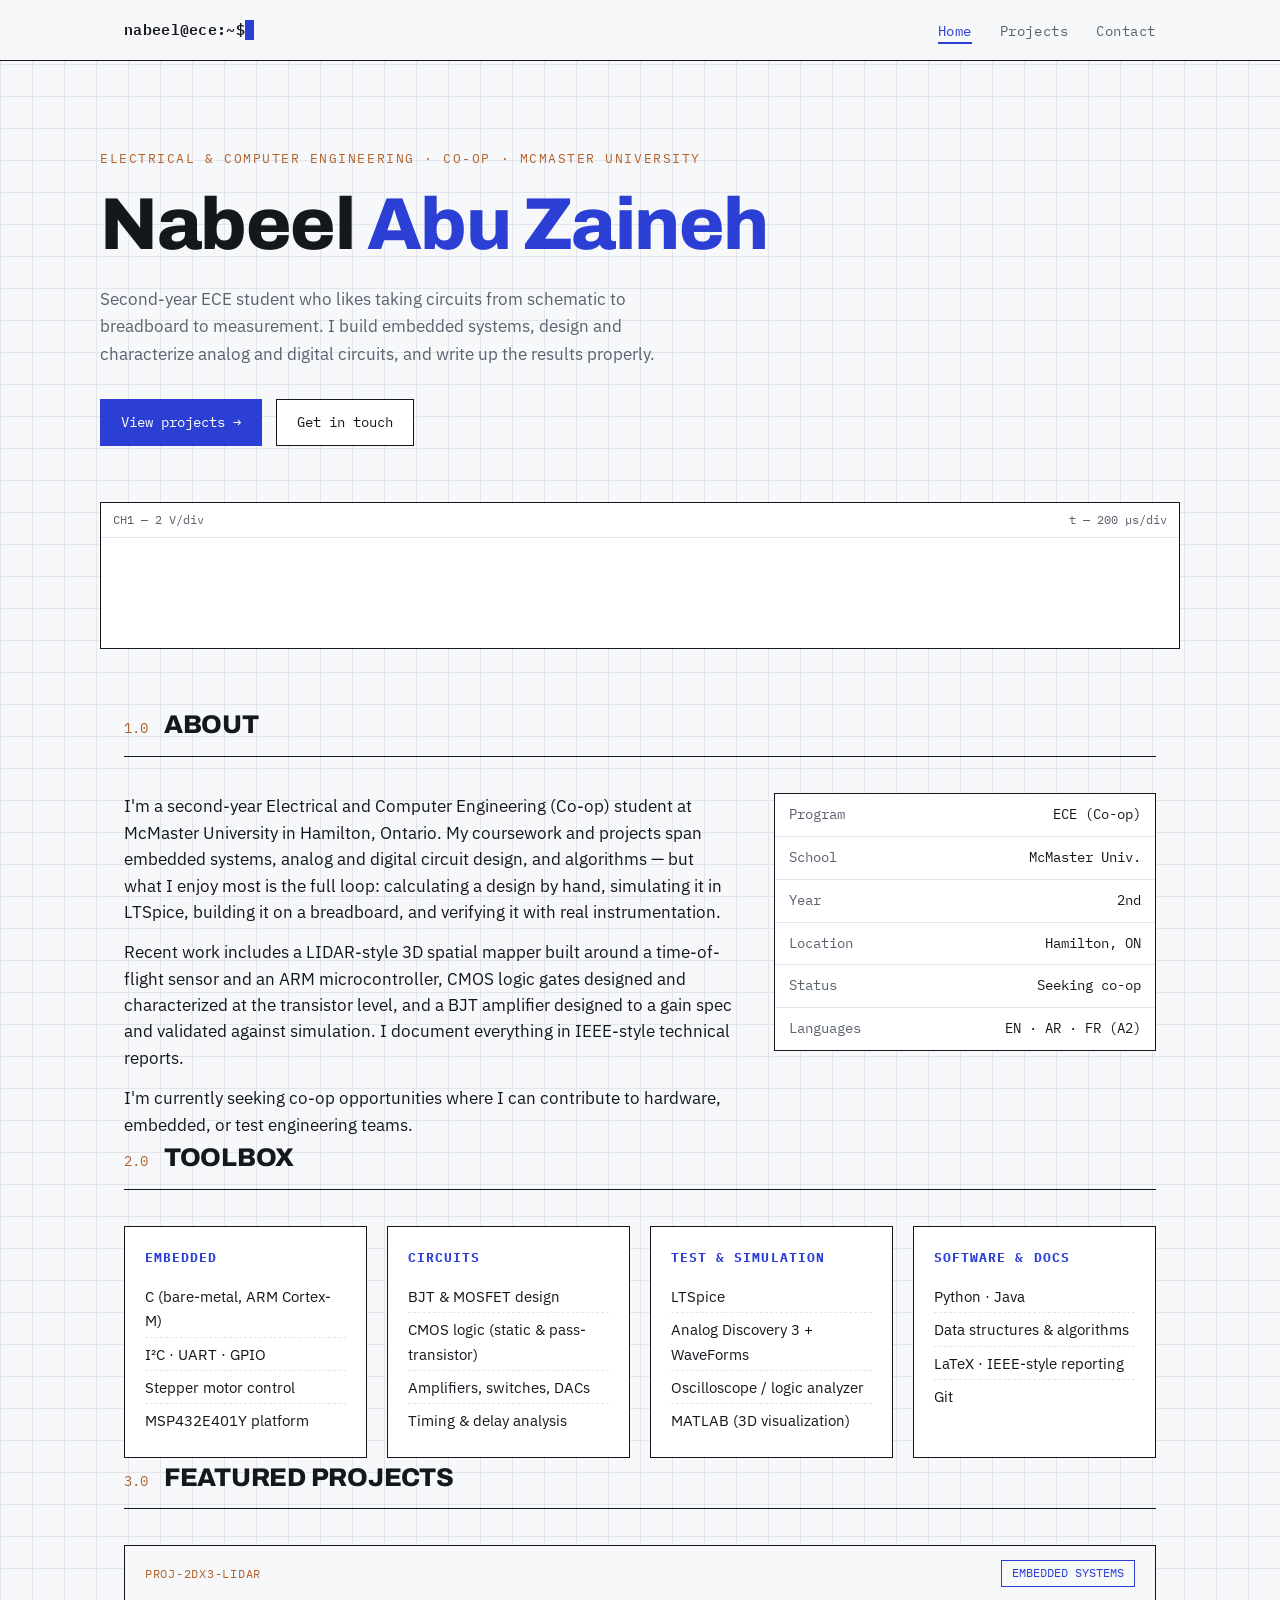
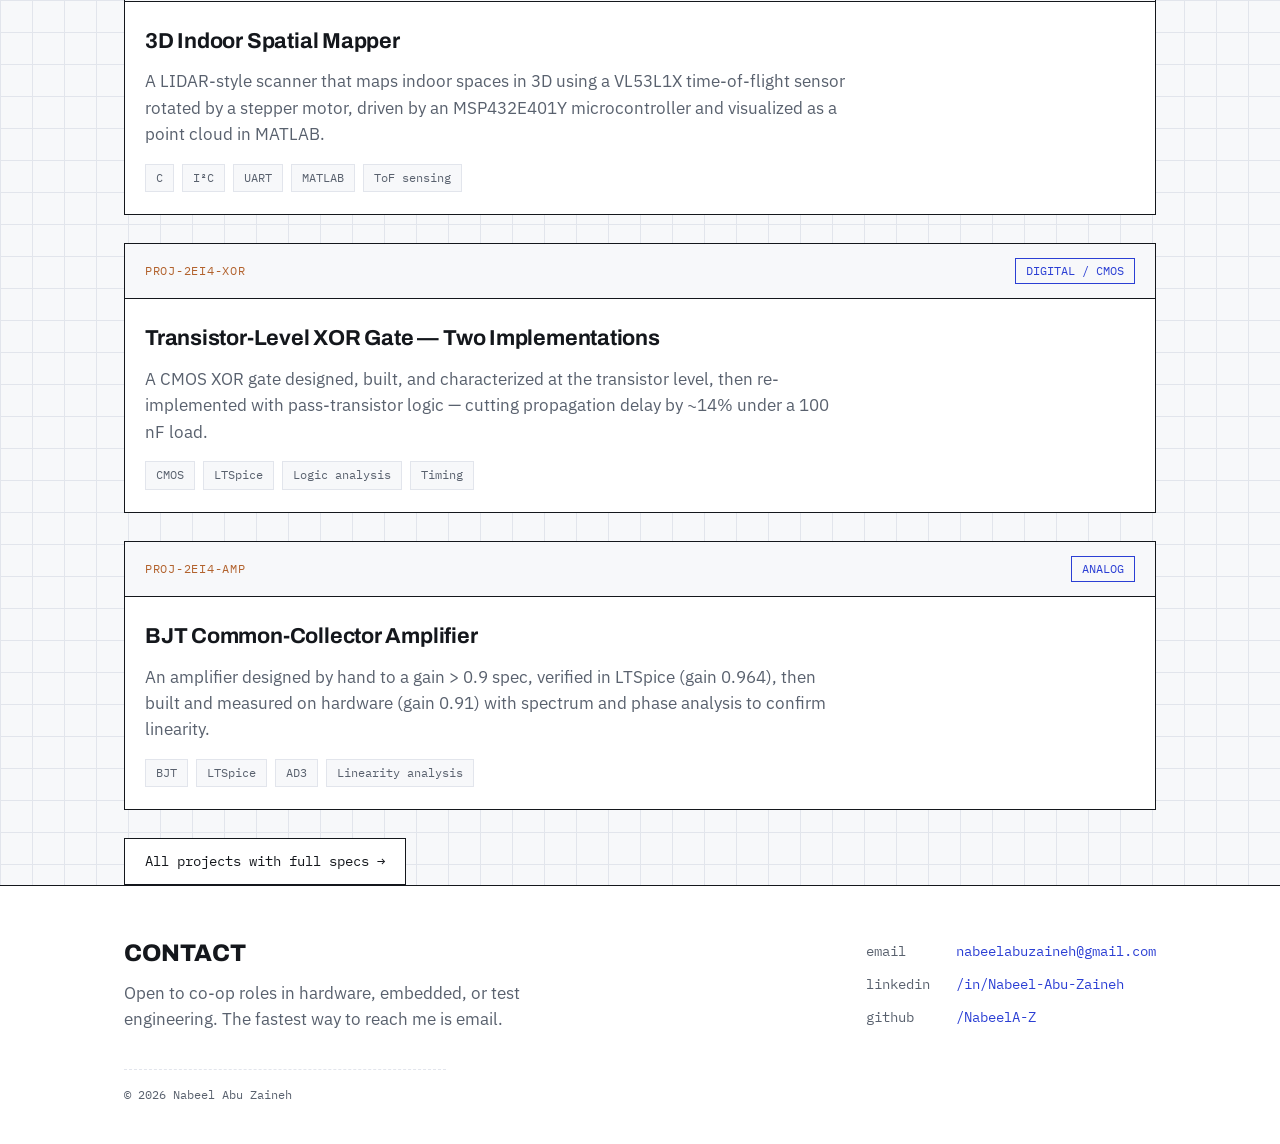
==== index.html @ 0de85f46 "Update index.html" ====
<!DOCTYPE html>
<html lang="en">
<head>
<meta charset="UTF-8">
<meta name="viewport" content="width=device-width, initial-scale=1.0">
<title>Nabeel Abu Zaineh — Electrical &amp; Computer Engineering</title>
<meta name="description" content="Portfolio of Nabeel Abu Zaineh, Electrical & Computer Engineering (Co-op) student at McMaster University. Embedded systems, circuit design, and hardware projects.">
<link rel="preconnect" href="https://fonts.googleapis.com">
<link rel="preconnect" href="https://fonts.gstatic.com" crossorigin>
<link href="https://fonts.googleapis.com/css2?family=Archivo:wght@700;800&family=IBM+Plex+Sans:wght@400;600&family=IBM+Plex+Mono:wght@400;600&display=swap" rel="stylesheet">
<link rel="stylesheet" href="style.css">
</head>
<body>

<header>
  <div class="wrap nav">
    <a class="brand" href="index.html">nabeel@ece:~$<span class="cursor">█</span></a>
    <nav aria-label="Main">
      <ul>
        <li><a href="index.html" aria-current="page">Home</a></li>
        <li><a href="projects.html">Projects</a></li>
        <li><a href="#contact">Contact</a></li>
      </ul>
    </nav>
  </div>
</header>

<main>
  <!-- ============ HERO ============ -->
  <section class="hero wrap">
    <p class="eyebrow">Electrical &amp; Computer Engineering · Co-op · McMaster University</p>
    <h1>Nabeel <span class="accent">Abu Zaineh</span></h1>
    <p class="tagline">
      Second-year ECE student who likes taking circuits from schematic to breadboard to
      measurement. I build embedded systems, design and characterize analog and digital
      circuits, and write up the results properly.
    </p>
    <div class="cta-row">
      <a class="btn primary" href="projects.html">View projects →</a>
      <a class="btn" href="#contact">Get in touch</a>
    </div>

    <!-- Signature element: oscilloscope trace -->
    <figure class="scope" aria-hidden="true">
      <div class="scope-label">
        <span>CH1 — 2 V/div</span>
        <span>t — 200 µs/div</span>
      </div>
      <svg viewBox="0 0 1200 110" preserveAspectRatio="none">
        <!-- square wave (CH1, blue) -->
        <polyline class="trace" points="0,85 90,85 90,25 210,25 210,85 330,85 330,25 450,25 450,85 570,85 570,25 690,25 690,85 810,85 810,25 930,25 930,85 1050,85 1050,25 1200,25"/>
        <!-- RC-charged response (CH2, copper) -->
        <path class="trace ghost" d="M0,85 L90,85 C110,35 130,28 210,26 L210,26 C230,76 250,83 330,84 C350,34 370,27 450,25 C470,75 490,82 570,84 C590,34 610,27 690,25 C710,75 730,82 810,84 C830,34 850,27 930,25 C950,75 970,82 1050,84 C1070,34 1090,27 1200,25"/>
      </svg>
    </figure>
  </section>

  <!-- ============ ABOUT ============ -->
  <section class="wrap reveal" id="about">
    <div class="sec-head"><span class="num">1.0</span><h2>About</h2></div>
    <div class="about-grid">
      <div>
        <p>
          I'm a second-year Electrical and Computer Engineering (Co-op) student at McMaster
          University in Hamilton, Ontario. My coursework and projects span embedded systems,
          analog and digital circuit design, and algorithms — but what I enjoy most is the
          full loop: calculating a design by hand, simulating it in LTSpice, building it on a
          breadboard, and verifying it with real instrumentation.
        </p>
        <p>
          Recent work includes a LIDAR-style 3D spatial mapper built around a time-of-flight
          sensor and an ARM microcontroller, CMOS logic gates designed and characterized at
          the transistor level, and a BJT amplifier designed to a gain spec and validated
          against simulation. I document everything in IEEE-style technical reports.
        </p>
        <p>
          I'm currently seeking co-op opportunities where I can contribute to hardware,
          embedded, or test engineering teams.
        </p>
      </div>
      <dl class="factsheet" aria-label="Quick facts">
        <div><dt>Program</dt><dd>ECE (Co-op)</dd></div>
        <div><dt>School</dt><dd>McMaster Univ.</dd></div>
        <div><dt>Year</dt><dd>2nd</dd></div>
        <div><dt>Location</dt><dd>Hamilton, ON</dd></div>
        <div><dt>Status</dt><dd>Seeking co-op</dd></div>
        <div><dt>Languages</dt><dd>EN · AR · FR (A2)</dd></div>
      </dl>
    </div>
  </section>

  <!-- ============ SKILLS ============ -->
  <section class="wrap reveal" id="skills">
    <div class="sec-head"><span class="num">2.0</span><h2>Toolbox</h2></div>
    <div class="skills-grid">
      <div class="skill-card">
        <h3>Embedded</h3>
        <ul>
          <li>C (bare-metal, ARM Cortex-M)</li>
          <li>I²C · UART · GPIO</li>
          <li>Stepper motor control</li>
          <li>MSP432E401Y platform</li>
        </ul>
      </div>
      <div class="skill-card">
        <h3>Circuits</h3>
        <ul>
          <li>BJT &amp; MOSFET design</li>
          <li>CMOS logic (static &amp; pass-transistor)</li>
          <li>Amplifiers, switches, DACs</li>
          <li>Timing &amp; delay analysis</li>
        </ul>
      </div>
      <div class="skill-card">
        <h3>Test &amp; Simulation</h3>
        <ul>
          <li>LTSpice</li>
          <li>Analog Discovery 3 + WaveForms</li>
          <li>Oscilloscope / logic analyzer</li>
          <li>MATLAB (3D visualization)</li>
        </ul>
      </div>
      <div class="skill-card">
        <h3>Software &amp; Docs</h3>
        <ul>
          <li>Python · Java</li>
          <li>Data structures &amp; algorithms</li>
          <li>LaTeX · IEEE-style reporting</li>
          <li>Git</li>
        </ul>
      </div>
    </div>
  </section>

  <!-- ============ FEATURED PROJECTS ============ -->
  <section class="wrap reveal" id="featured">
    <div class="sec-head"><span class="num">3.0</span><h2>Featured Projects</h2></div>
    <div class="proj-grid">

      <article class="proj">
        <div class="proj-head">
          <span class="part-no">PROJ-2DX3-LIDAR</span>
          <span class="status">EMBEDDED SYSTEMS</span>
        </div>
        <div class="proj-body">
          <h3><a href="lidar.html">3D Indoor Spatial Mapper</a></h3>
          <p>
            A LIDAR-style scanner that maps indoor spaces in 3D using a VL53L1X time-of-flight
            sensor rotated by a stepper motor, driven by an MSP432E401Y microcontroller and
            visualized as a point cloud in MATLAB.
          </p>
          <div class="tags">
            <span class="tag">C</span><span class="tag">I²C</span><span class="tag">UART</span>
            <span class="tag">MATLAB</span><span class="tag">ToF sensing</span>
          </div>
        </div>
      </article>

      <article class="proj">
        <div class="proj-head">
          <span class="part-no">PROJ-2EI4-XOR</span>
          <span class="status">DIGITAL / CMOS</span>
        </div>
        <div class="proj-body">
          <h3><a href="xor.html">Transistor-Level XOR Gate — Two Implementations</a></h3>
          <p>
            A CMOS XOR gate designed, built, and characterized at the transistor level, then
            re-implemented with pass-transistor logic — cutting propagation delay by ~14%
            under a 100 nF load.
          </p>
          <div class="tags">
            <span class="tag">CMOS</span><span class="tag">LTSpice</span>
            <span class="tag">Logic analysis</span><span class="tag">Timing</span>
          </div>
        </div>
      </article>

      <article class="proj">
        <div class="proj-head">
          <span class="part-no">PROJ-2EI4-AMP</span>
          <span class="status">ANALOG</span>
        </div>
        <div class="proj-body">
          <h3><a href="amplifier.html">BJT Common-Collector Amplifier</a></h3>
          <p>
            An amplifier designed by hand to a gain &gt; 0.9 spec, verified in LTSpice
            (gain 0.964), then built and measured on hardware (gain 0.91) with spectrum and
            phase analysis to confirm linearity.
          </p>
          <div class="tags">
            <span class="tag">BJT</span><span class="tag">LTSpice</span>
            <span class="tag">AD3</span><span class="tag">Linearity analysis</span>
          </div>
        </div>
      </article>

    </div>
    <p style="margin-top: 28px;">
      <a class="btn" href="projects.html">All projects with full specs →</a>
    </p>
  </section>
</main>

<!-- ============ CONTACT / FOOTER ============ -->
<footer id="contact">
  <div class="wrap">
    <div class="foot-grid">
      <div>
        <h2>Contact</h2>
        <p>Open to co-op roles in hardware, embedded, or test engineering. The fastest way to reach me is email.</p>
      </div>
      <ul class="contact-list">
        <li><span class="label">email</span><a href="mailto:nabeelabuzaineh@gmail.com">nabeelabuzaineh@gmail.com</a></li>
        <li><span class="label">linkedin</span><a href="https://www.linkedin.com/in/nabeel-abu-zaineh-313452333/">/in/Nabeel-Abu-Zaineh</a></li>
        <li><span class="label">github</span><a href="https://github.com/NabeelA-Z">/NabeelA-Z</a></li>
      </ul>
    </div>
    <p class="fineprint">© 2026 Nabeel Abu Zaineh</p>
  </div>
</footer>

<script>
  // Scroll reveal
  const io = new IntersectionObserver((entries) => {
    entries.forEach(e => { if (e.isIntersecting) { e.target.classList.add('in'); io.unobserve(e.target); } });
  }, { threshold: 0.12 });
  document.querySelectorAll('.reveal').forEach(el => io.observe(el));
</script>
</body>
</html>
---- style.css ----
/* ============================================================
   Nabeel Abu Zaineh — Portfolio
   Palette: Paper #F7F8FA · Ink #14171C · Schematic Blue #2B3FD4
            Copper #B2622D · Grid #E2E5EC · Muted #59616E
   Type:    Archivo (display) · IBM Plex Sans (body) · IBM Plex Mono (utility)
   ============================================================ */

:root {
  --paper: #F7F8FA;
  --ink: #14171C;
  --blue: #2B3FD4;
  --blue-dark: #1F2FA6;
  --copper: #B2622D;
  --grid: #E2E5EC;
  --muted: #59616E;
  --card: #FFFFFF;
  --mono: "IBM Plex Mono", ui-monospace, monospace;
  --sans: "IBM Plex Sans", system-ui, sans-serif;
  --display: "Archivo", var(--sans);
  --maxw: 1080px;
}

* { margin: 0; padding: 0; box-sizing: border-box; }

html { scroll-behavior: smooth; }
@media (prefers-reduced-motion: reduce) {
  html { scroll-behavior: auto; }
  *, *::before, *::after { animation: none !important; transition: none !important; }
}

body {
  font-family: var(--sans);
  color: var(--ink);
  background-color: var(--paper);
  /* Engineering graph paper */
  background-image:
    linear-gradient(var(--grid) 1px, transparent 1px),
    linear-gradient(90deg, var(--grid) 1px, transparent 1px);
  background-size: 32px 32px;
  line-height: 1.6;
  font-size: 16.5px;
}

a { color: var(--blue); text-decoration: none; }
a:hover { color: var(--blue-dark); }
a:focus-visible, button:focus-visible {
  outline: 2px solid var(--copper);
  outline-offset: 3px;
}

.wrap { max-width: var(--maxw); margin: 0 auto; padding: 0 24px; }

/* ---------- Header / nav ---------- */
header {
  position: sticky; top: 0; z-index: 50;
  background: rgba(247, 248, 250, 0.92);
  backdrop-filter: blur(6px);
  border-bottom: 1.5px solid var(--ink);
}
.nav {
  display: flex; align-items: center; justify-content: space-between;
  height: 60px;
}
.nav .brand {
  font-family: var(--mono);
  font-weight: 600;
  font-size: 0.95rem;
  color: var(--ink);
  letter-spacing: 0.02em;
}
.nav .brand .cursor { color: var(--blue); }
.nav ul { display: flex; gap: 28px; list-style: none; }
.nav ul a {
  font-family: var(--mono);
  font-size: 0.85rem;
  color: var(--muted);
  letter-spacing: 0.04em;
}
.nav ul a:hover, .nav ul a[aria-current="page"] { color: var(--blue); }
.nav ul a[aria-current="page"] { border-bottom: 2px solid var(--blue); padding-bottom: 2px; }

/* ---------- Hero ---------- */
.hero { padding: 88px 0 56px; }
.hero .eyebrow {
  font-family: var(--mono);
  font-size: 0.8rem;
  letter-spacing: 0.12em;
  text-transform: uppercase;
  color: var(--copper);
  margin-bottom: 18px;
}
.hero h1 {
  font-family: var(--display);
  font-weight: 800;
  font-size: clamp(2.6rem, 7vw, 4.6rem);
  line-height: 1.02;
  letter-spacing: -0.02em;
  max-width: 15ch;
}
.hero h1 .accent { color: var(--blue); }
.hero .tagline {
  margin-top: 22px;
  max-width: 58ch;
  font-size: 1.08rem;
  color: var(--muted);
}
.hero .cta-row { margin-top: 32px; display: flex; gap: 14px; flex-wrap: wrap; }

.btn {
  display: inline-block;
  font-family: var(--mono);
  font-size: 0.88rem;
  padding: 11px 20px;
  border: 1.5px solid var(--ink);
  color: var(--ink);
  background: var(--card);
  transition: transform 0.12s ease, box-shadow 0.12s ease;
}
.btn:hover { transform: translate(-2px, -2px); box-shadow: 3px 3px 0 var(--blue); color: var(--ink); }
.btn.primary { background: var(--blue); border-color: var(--blue); color: #fff; }
.btn.primary:hover { box-shadow: 3px 3px 0 var(--ink); color: #fff; }

/* Signature: oscilloscope trace */
.scope {
  margin-top: 56px;
  border: 1.5px solid var(--ink);
  background: var(--card);
}
.scope-label {
  display: flex; justify-content: space-between;
  font-family: var(--mono); font-size: 0.72rem;
  color: var(--muted);
  padding: 8px 12px;
  border-bottom: 1px solid var(--grid);
}
.scope svg { display: block; width: 100%; height: 110px; }
.trace {
  fill: none;
  stroke: var(--blue);
  stroke-width: 2.5;
  stroke-dasharray: 2400;
  stroke-dashoffset: 2400;
  animation: draw 4s linear infinite;
}
.trace.ghost { stroke: var(--copper); opacity: 0.45; animation-delay: 0.6s; }
@keyframes draw { to { stroke-dashoffset: 0; } }

/* ---------- Sections ---------- */
section { padding: 64px 0; }
.sec-head {
  display: flex; align-items: baseline; gap: 16px;
  border-bottom: 1.5px solid var(--ink);
  padding-bottom: 10px;
  margin-bottom: 36px;
}
.sec-head .num {
  font-family: var(--mono);
  font-size: 0.9rem;
  color: var(--copper);
}
.sec-head h2 {
  font-family: var(--display);
  font-weight: 800;
  font-size: 1.6rem;
  letter-spacing: -0.01em;
  text-transform: uppercase;
}

/* ---------- About ---------- */
.about-grid { display: grid; grid-template-columns: 1.6fr 1fr; gap: 40px; }
.about-grid p + p { margin-top: 14px; }
.factsheet {
  border: 1.5px solid var(--ink);
  background: var(--card);
  font-family: var(--mono);
  font-size: 0.85rem;
  align-self: start;
}
.factsheet div {
  display: flex; justify-content: space-between; gap: 12px;
  padding: 10px 14px;
  border-bottom: 1px solid var(--grid);
}
.factsheet div:last-child { border-bottom: none; }
.factsheet dt { color: var(--muted); }
.factsheet dd { text-align: right; }

/* ---------- Skills ---------- */
.skills-grid {
  display: grid;
  grid-template-columns: repeat(auto-fit, minmax(230px, 1fr));
  gap: 20px;
}
.skill-card {
  border: 1.5px solid var(--ink);
  background: var(--card);
  padding: 20px;
}
.skill-card h3 {
  font-family: var(--mono);
  font-size: 0.82rem;
  letter-spacing: 0.08em;
  text-transform: uppercase;
  color: var(--blue);
  margin-bottom: 12px;
}
.skill-card ul { list-style: none; }
.skill-card li {
  padding: 4px 0;
  font-size: 0.95rem;
  border-bottom: 1px dashed var(--grid);
}
.skill-card li:last-child { border-bottom: none; }

/* ---------- Project cards ---------- */
.proj-grid { display: grid; gap: 28px; }

.proj {
  border: 1.5px solid var(--ink);
  background: var(--card);
  transition: box-shadow 0.15s ease, transform 0.15s ease;
}
.proj:hover { transform: translate(-3px, -3px); box-shadow: 6px 6px 0 var(--blue); }

.proj-head {
  display: flex; justify-content: space-between; align-items: center;
  gap: 12px; flex-wrap: wrap;
  padding: 14px 20px;
  border-bottom: 1.5px solid var(--ink);
  background: var(--paper);
}
.proj-head .part-no {
  font-family: var(--mono); font-size: 0.78rem;
  color: var(--copper); letter-spacing: 0.06em;
}
.proj-head .status {
  font-family: var(--mono); font-size: 0.72rem;
  padding: 3px 10px;
  border: 1px solid var(--blue);
  color: var(--blue);
}
.proj-body { padding: 22px 20px; }
.proj-body h3 {
  font-family: var(--display);
  font-weight: 700;
  font-size: 1.35rem;
  letter-spacing: -0.01em;
  margin-bottom: 10px;
}
.proj-body p { color: var(--muted); max-width: 70ch; }
.proj-body p + p { margin-top: 10px; }
.proj-body p strong { color: var(--ink); }

.specs {
  margin-top: 18px;
  width: 100%;
  border-collapse: collapse;
  font-family: var(--mono);
  font-size: 0.82rem;
}
.specs caption {
  text-align: left;
  font-size: 0.72rem;
  letter-spacing: 0.1em;
  text-transform: uppercase;
  color: var(--copper);
  padding-bottom: 6px;
}
.specs th, .specs td {
  border: 1px solid var(--grid);
  padding: 7px 10px;
  text-align: left;
}
.specs th { background: var(--paper); font-weight: 600; }

.tags { margin-top: 16px; display: flex; flex-wrap: wrap; gap: 8px; }
.tag {
  font-family: var(--mono);
  font-size: 0.72rem;
  padding: 4px 10px;
  background: var(--paper);
  border: 1px solid var(--grid);
  color: var(--muted);
}

/* ---------- Footer / contact ---------- */
footer {
  border-top: 1.5px solid var(--ink);
  padding: 48px 0 40px;
  background: var(--card);
}
footer .foot-grid {
  display: flex; justify-content: space-between; gap: 24px; flex-wrap: wrap;
  align-items: flex-start;
}
footer h2 {
  font-family: var(--display); font-weight: 800;
  font-size: 1.5rem; text-transform: uppercase;
  margin-bottom: 8px;
}
footer p { color: var(--muted); max-width: 46ch; }
.contact-list { list-style: none; font-family: var(--mono); font-size: 0.9rem; }
.contact-list li { padding: 5px 0; }
.contact-list .label { color: var(--muted); display: inline-block; width: 90px; }
footer .fineprint {
  margin-top: 36px;
  font-family: var(--mono);
  font-size: 0.72rem;
  color: var(--muted);
  border-top: 1px dashed var(--grid);
  padding-top: 16px;
}

/* ---------- Reveal on scroll ---------- */
.reveal { opacity: 0; transform: translateY(14px); transition: opacity 0.5s ease, transform 0.5s ease; }
.reveal.in { opacity: 1; transform: none; }
@media (prefers-reduced-motion: reduce) {
  .reveal { opacity: 1; transform: none; }
}

/* ---------- Responsive ---------- */
@media (max-width: 760px) {
  .about-grid { grid-template-columns: 1fr; }
  .nav ul { gap: 16px; }
  .hero { padding: 56px 0 40px; }
  section { padding: 48px 0; }
}

/* ---------- Project detail pages ---------- */
.crumb {
  font-family: var(--mono); font-size: 0.8rem;
  color: var(--muted); margin-bottom: 20px;
}
.crumb a { color: var(--muted); }
.crumb a:hover { color: var(--blue); }

.detail-hero { padding: 56px 0 32px; }
.detail-hero h1 {
  font-family: var(--display); font-weight: 800;
  font-size: clamp(2rem, 5vw, 3.2rem);
  line-height: 1.05; letter-spacing: -0.02em;
  max-width: 22ch;
}
.detail-meta {
  display: flex; gap: 10px; flex-wrap: wrap;
  margin-top: 18px;
}

.detail-body { max-width: 780px; }
.detail-body h2 {
  font-family: var(--display); font-weight: 800;
  font-size: 1.25rem; text-transform: uppercase;
  border-bottom: 1.5px solid var(--ink);
  padding-bottom: 8px; margin: 44px 0 18px;
}
.detail-body h2 .num { color: var(--copper); font-family: var(--mono); font-size: 0.85rem; margin-right: 10px; }
.detail-body p { margin-bottom: 14px; }
.detail-body ul, .detail-body ol { margin: 0 0 14px 22px; }
.detail-body li { margin-bottom: 6px; }
.detail-body .specs { margin: 18px 0 22px; }

.fig-slot {
  border: 1.5px dashed var(--muted);
  background: var(--card);
  padding: 36px 20px;
  text-align: center;
  font-family: var(--mono);
  font-size: 0.8rem;
  color: var(--muted);
  margin: 20px 0 24px;
}
.fig-slot strong { color: var(--copper); display: block; margin-bottom: 4px; }

figure.site-fig { margin: 20px 0 24px; border: 1.5px solid var(--ink); background: var(--card); }
figure.site-fig img { display: block; width: 100%; height: auto; }
figure.site-fig figcaption {
  font-family: var(--mono); font-size: 0.78rem;
  color: var(--muted); padding: 8px 12px;
  border-top: 1px solid var(--grid);
}

.callout {
  border: 1.5px solid var(--ink);
  border-left: 5px solid var(--copper);
  background: var(--card);
  padding: 16px 18px;
  margin: 20px 0 24px;
}
.callout .callout-label {
  font-family: var(--mono); font-size: 0.72rem;
  letter-spacing: 0.1em; text-transform: uppercase;
  color: var(--copper); margin-bottom: 6px;
}
.callout p:last-child { margin-bottom: 0; }

.proj-pager {
  display: flex; justify-content: space-between; gap: 14px;
  margin: 56px 0 64px; flex-wrap: wrap;
}

/* Card links to detail pages */
.proj-body h3 a { color: var(--ink); }
.proj-body h3 a:hover { color: var(--blue); }
.readmore {
  display: inline-block; margin-top: 16px;
  font-family: var(--mono); font-size: 0.85rem;
}
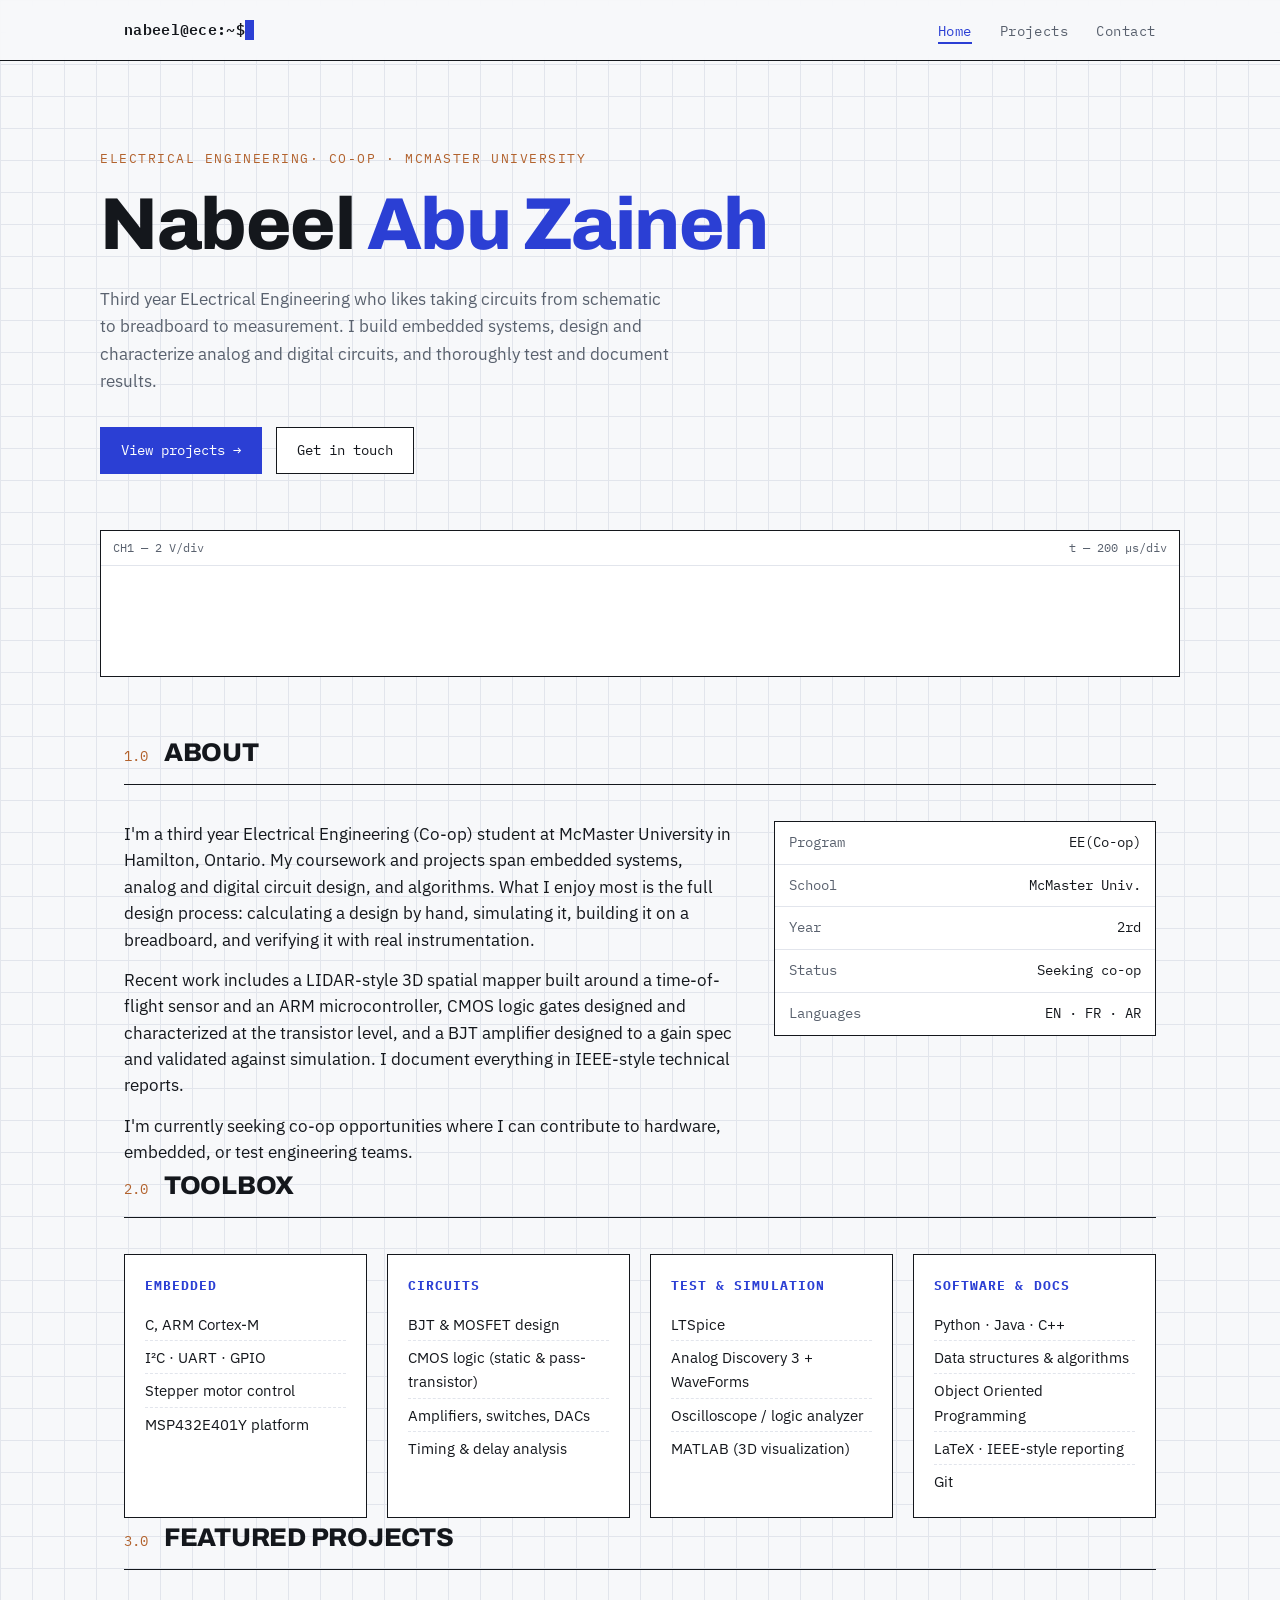
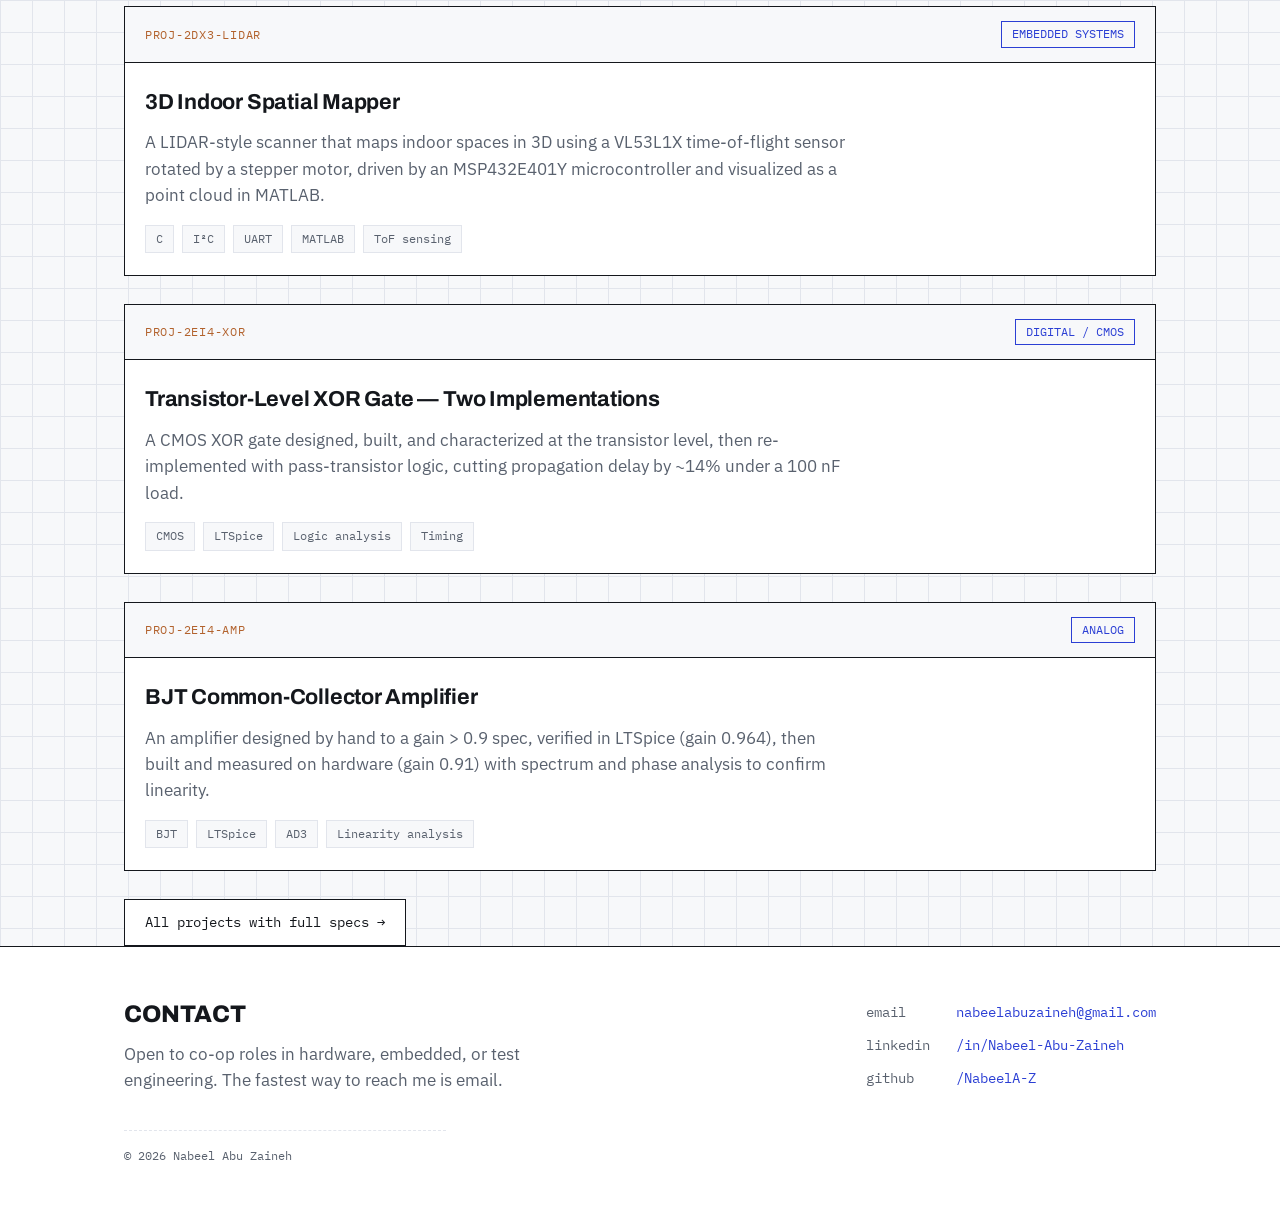
==== commit 4269a066: "Update index.html" ====
--- a/index.html
+++ b/index.html
@@ -28,12 +28,12 @@
 <main>
   <!-- ============ HERO ============ -->
   <section class="hero wrap">
-    <p class="eyebrow">Electrical &amp; Computer Engineering · Co-op · McMaster University</p>
+    <p class="eyebrow">Electrical Engineering· Co-op · McMaster University</p>
     <h1>Nabeel <span class="accent">Abu Zaineh</span></h1>
     <p class="tagline">
-      Second-year ECE student who likes taking circuits from schematic to breadboard to
+      Third year ELectrical Engineering who likes taking circuits from schematic to breadboard to
       measurement. I build embedded systems, design and characterize analog and digital
-      circuits, and write up the results properly.
+      circuits, and thoroughly test and document results.
     </p>
     <div class="cta-row">
       <a class="btn primary" href="projects.html">View projects →</a>
@@ -61,10 +61,10 @@
     <div class="about-grid">
       <div>
         <p>
-          I'm a second-year Electrical and Computer Engineering (Co-op) student at McMaster
+          I'm a third year Electrical Engineering (Co-op) student at McMaster
           University in Hamilton, Ontario. My coursework and projects span embedded systems,
-          analog and digital circuit design, and algorithms — but what I enjoy most is the
-          full loop: calculating a design by hand, simulating it in LTSpice, building it on a
+          analog and digital circuit design, and algorithms. What I enjoy most is the
+          full design process: calculating a design by hand, simulating it, building it on a
           breadboard, and verifying it with real instrumentation.
         </p>
         <p>
@@ -79,12 +79,11 @@
         </p>
       </div>
       <dl class="factsheet" aria-label="Quick facts">
-        <div><dt>Program</dt><dd>ECE (Co-op)</dd></div>
+        <div><dt>Program</dt><dd>EE(Co-op)</dd></div>
         <div><dt>School</dt><dd>McMaster Univ.</dd></div>
-        <div><dt>Year</dt><dd>2nd</dd></div>
-        <div><dt>Location</dt><dd>Hamilton, ON</dd></div>
+        <div><dt>Year</dt><dd>2rd</dd></div>
         <div><dt>Status</dt><dd>Seeking co-op</dd></div>
-        <div><dt>Languages</dt><dd>EN · AR · FR (A2)</dd></div>
+        <div><dt>Languages</dt><dd>EN · FR · AR</dd></div>
       </dl>
     </div>
   </section>
@@ -96,7 +95,7 @@
       <div class="skill-card">
         <h3>Embedded</h3>
         <ul>
-          <li>C (bare-metal, ARM Cortex-M)</li>
+          <li>C, ARM Cortex-M</li>
           <li>I²C · UART · GPIO</li>
           <li>Stepper motor control</li>
           <li>MSP432E401Y platform</li>
@@ -123,8 +122,9 @@
       <div class="skill-card">
         <h3>Software &amp; Docs</h3>
         <ul>
-          <li>Python · Java</li>
+          <li>Python · Java · C++</li>
           <li>Data structures &amp; algorithms</li>
+          <li>Object Oriented Programming</li>
           <li>LaTeX · IEEE-style reporting</li>
           <li>Git</li>
         </ul>
@@ -165,7 +165,7 @@
           <h3><a href="xor.html">Transistor-Level XOR Gate — Two Implementations</a></h3>
           <p>
             A CMOS XOR gate designed, built, and characterized at the transistor level, then
-            re-implemented with pass-transistor logic — cutting propagation delay by ~14%
+            re-implemented with pass-transistor logic, cutting propagation delay by ~14%
             under a 100 nF load.
           </p>
           <div class="tags">
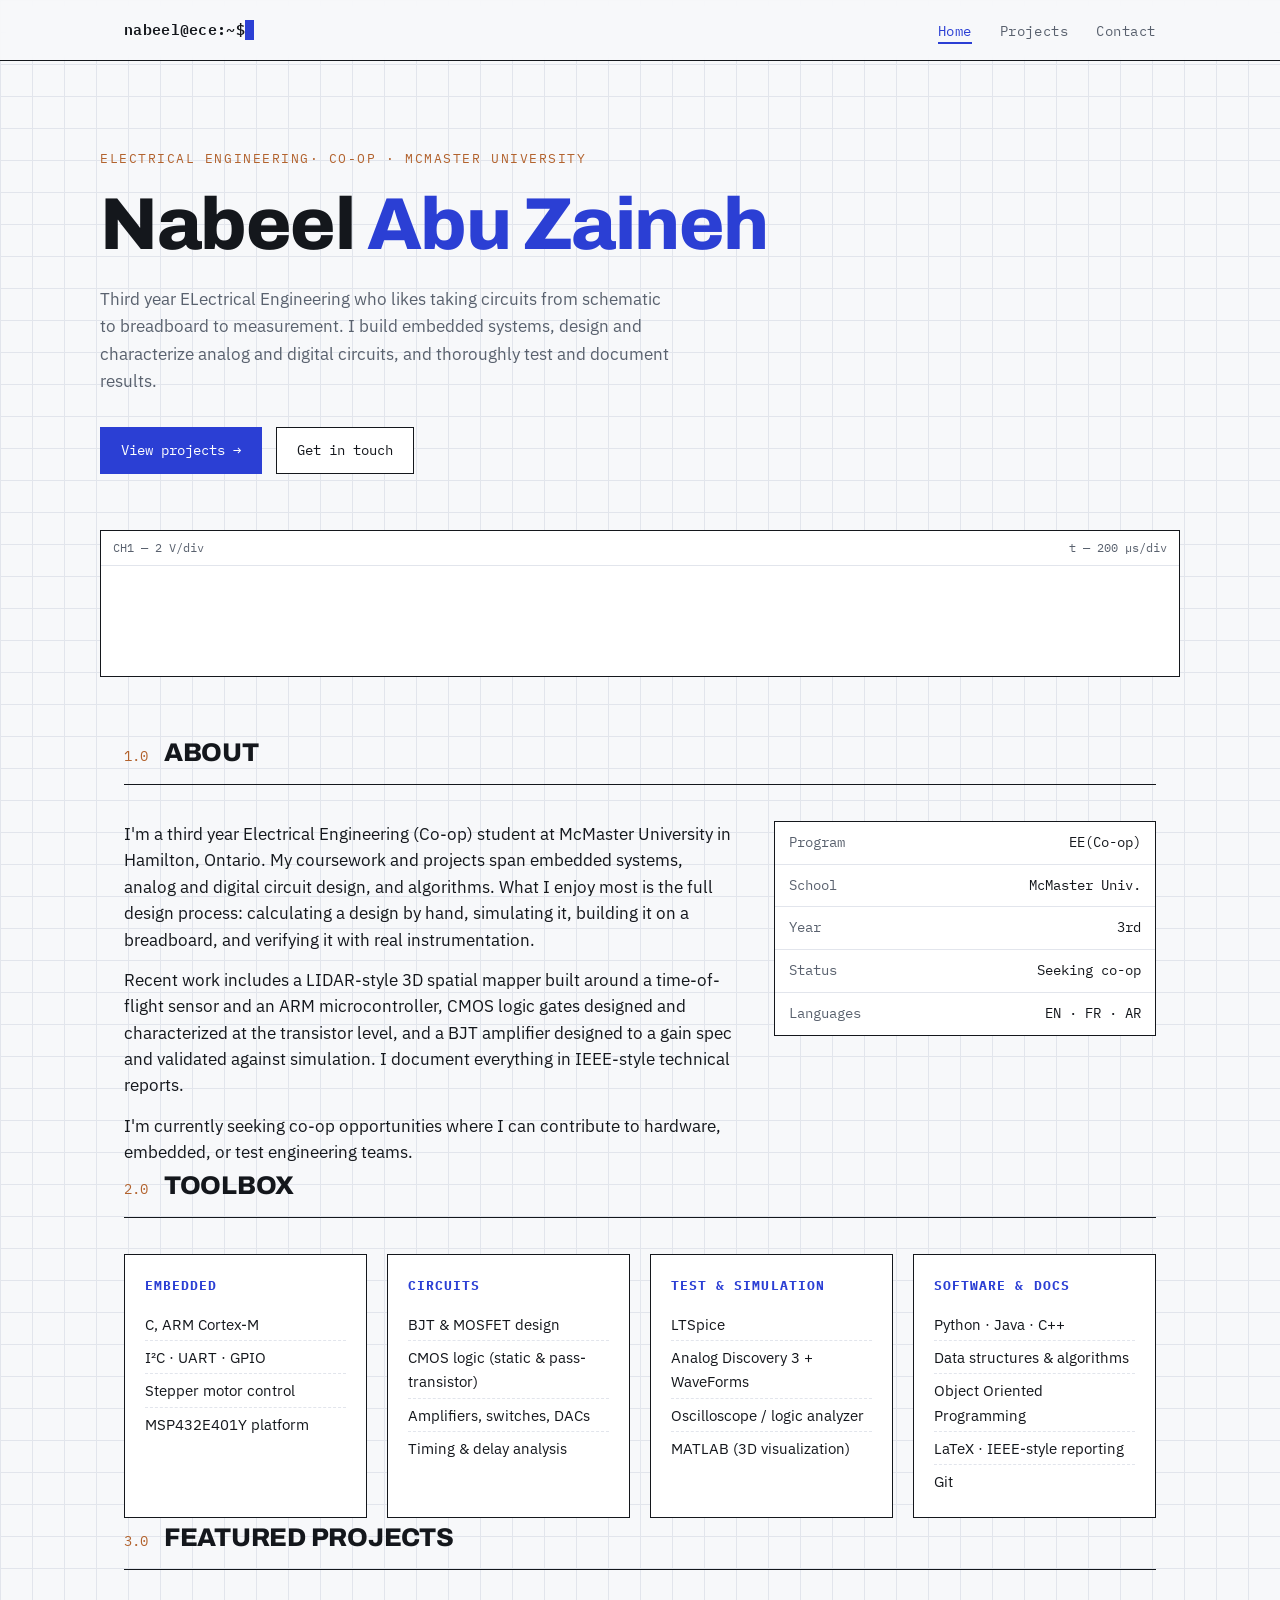
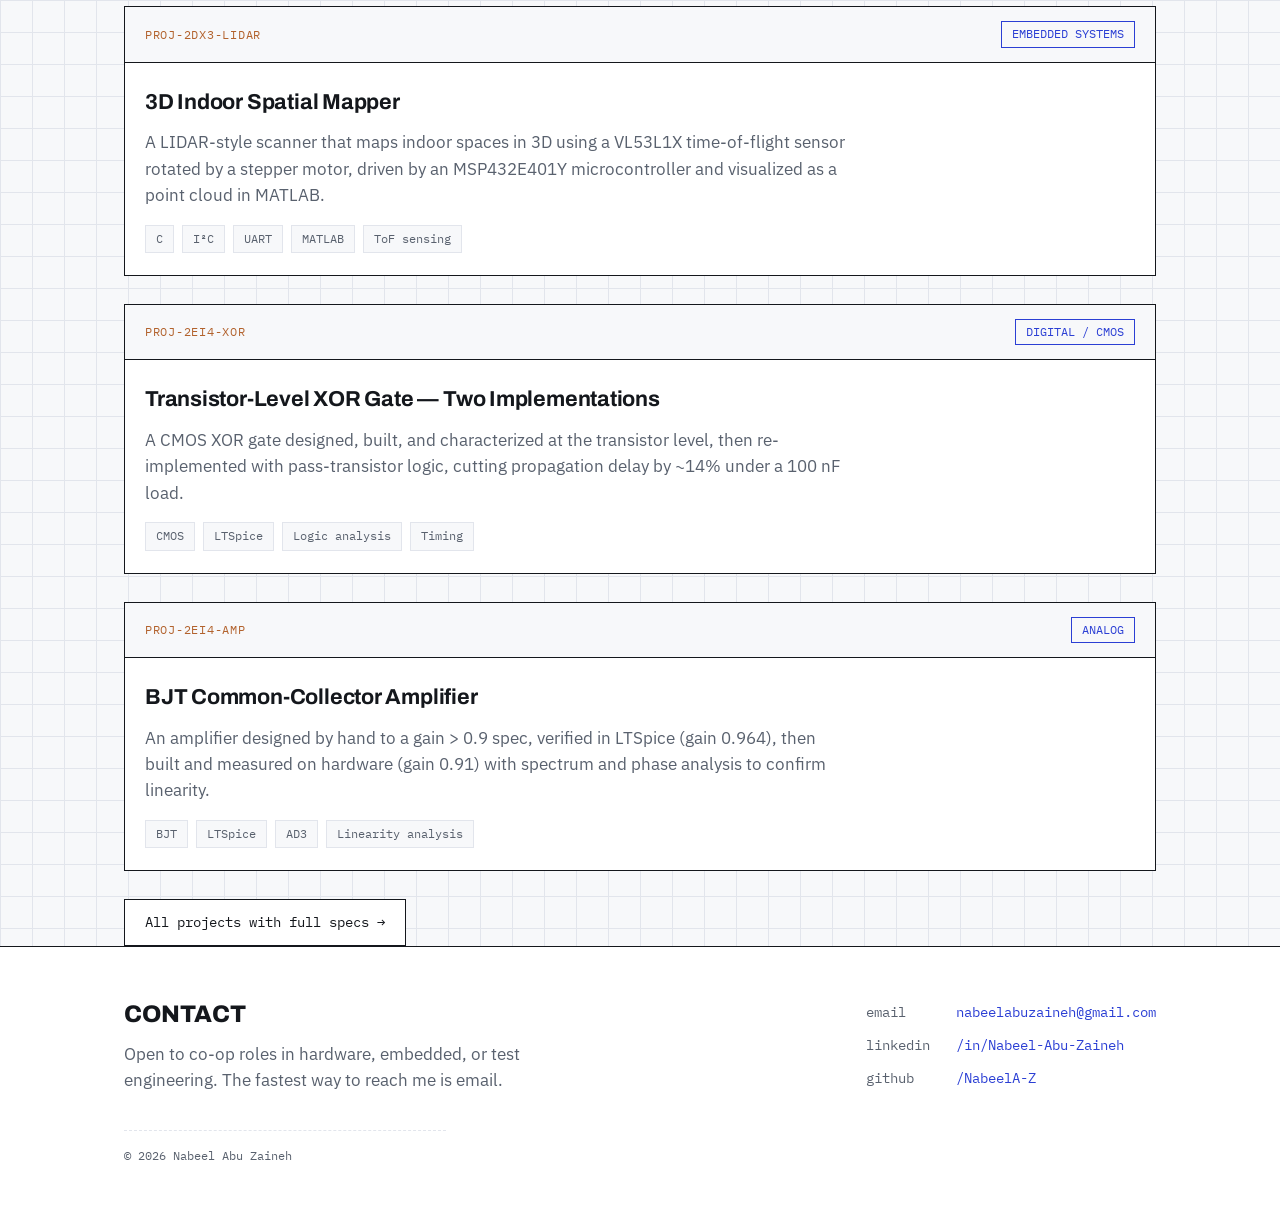
==== commit e0766ff9: "Update index.html" ====
--- a/index.html
+++ b/index.html
@@ -81,7 +81,7 @@
       <dl class="factsheet" aria-label="Quick facts">
         <div><dt>Program</dt><dd>EE(Co-op)</dd></div>
         <div><dt>School</dt><dd>McMaster Univ.</dd></div>
-        <div><dt>Year</dt><dd>2rd</dd></div>
+        <div><dt>Year</dt><dd>3rd</dd></div>
         <div><dt>Status</dt><dd>Seeking co-op</dd></div>
         <div><dt>Languages</dt><dd>EN · FR · AR</dd></div>
       </dl>
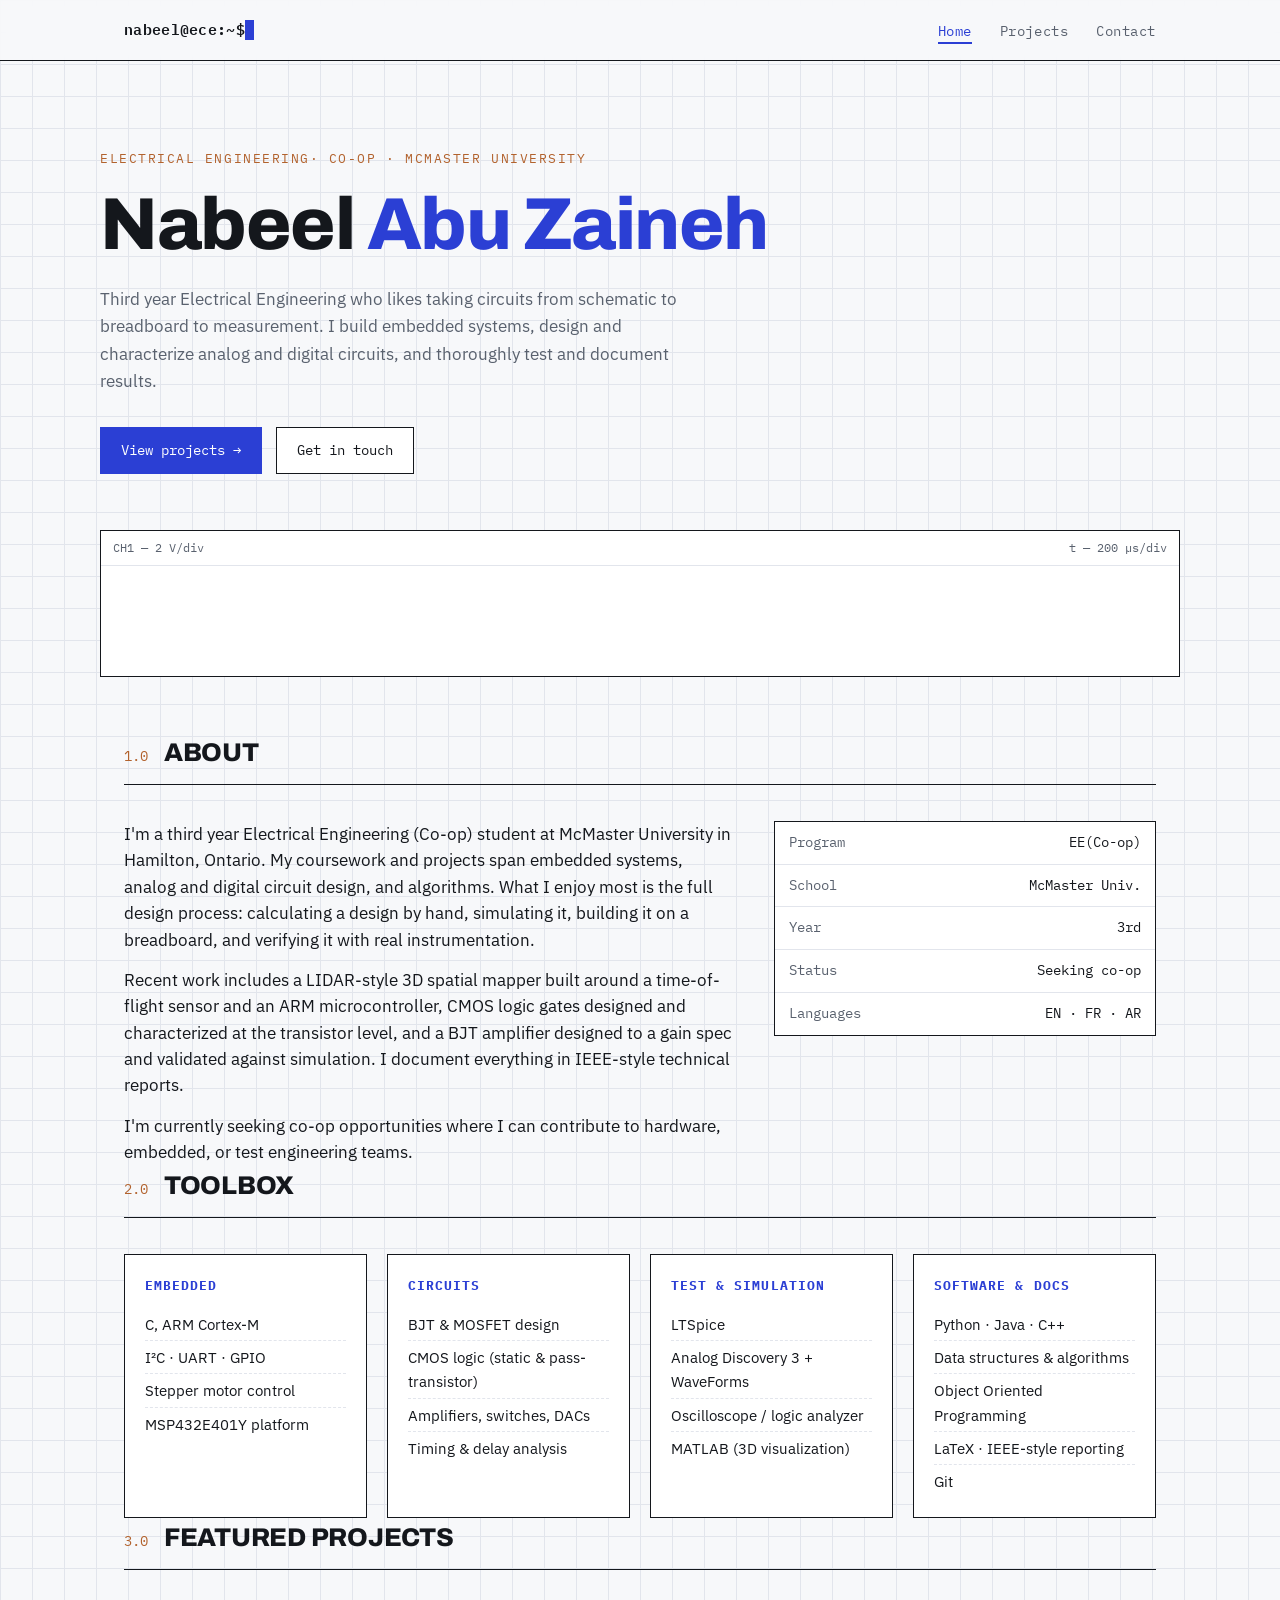
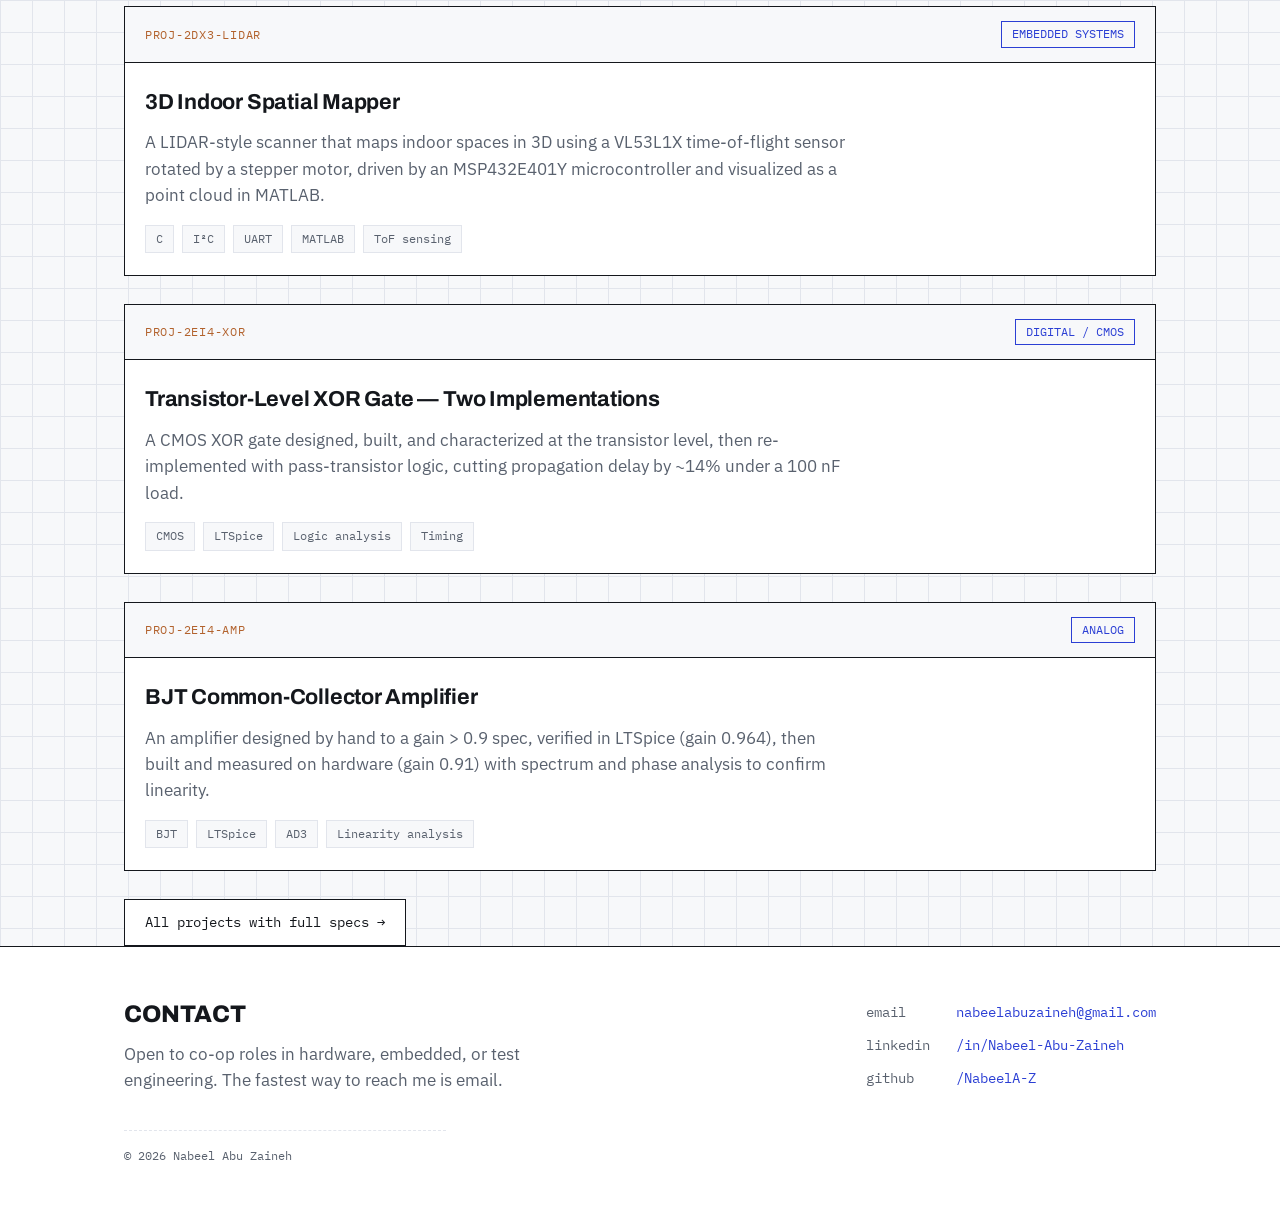
==== commit 16736381: "Update index.html" ====
--- a/index.html
+++ b/index.html
@@ -31,7 +31,7 @@
     <p class="eyebrow">Electrical Engineering· Co-op · McMaster University</p>
     <h1>Nabeel <span class="accent">Abu Zaineh</span></h1>
     <p class="tagline">
-      Third year ELectrical Engineering who likes taking circuits from schematic to breadboard to
+      Third year Electrical Engineering who likes taking circuits from schematic to breadboard to
       measurement. I build embedded systems, design and characterize analog and digital
       circuits, and thoroughly test and document results.
     </p>
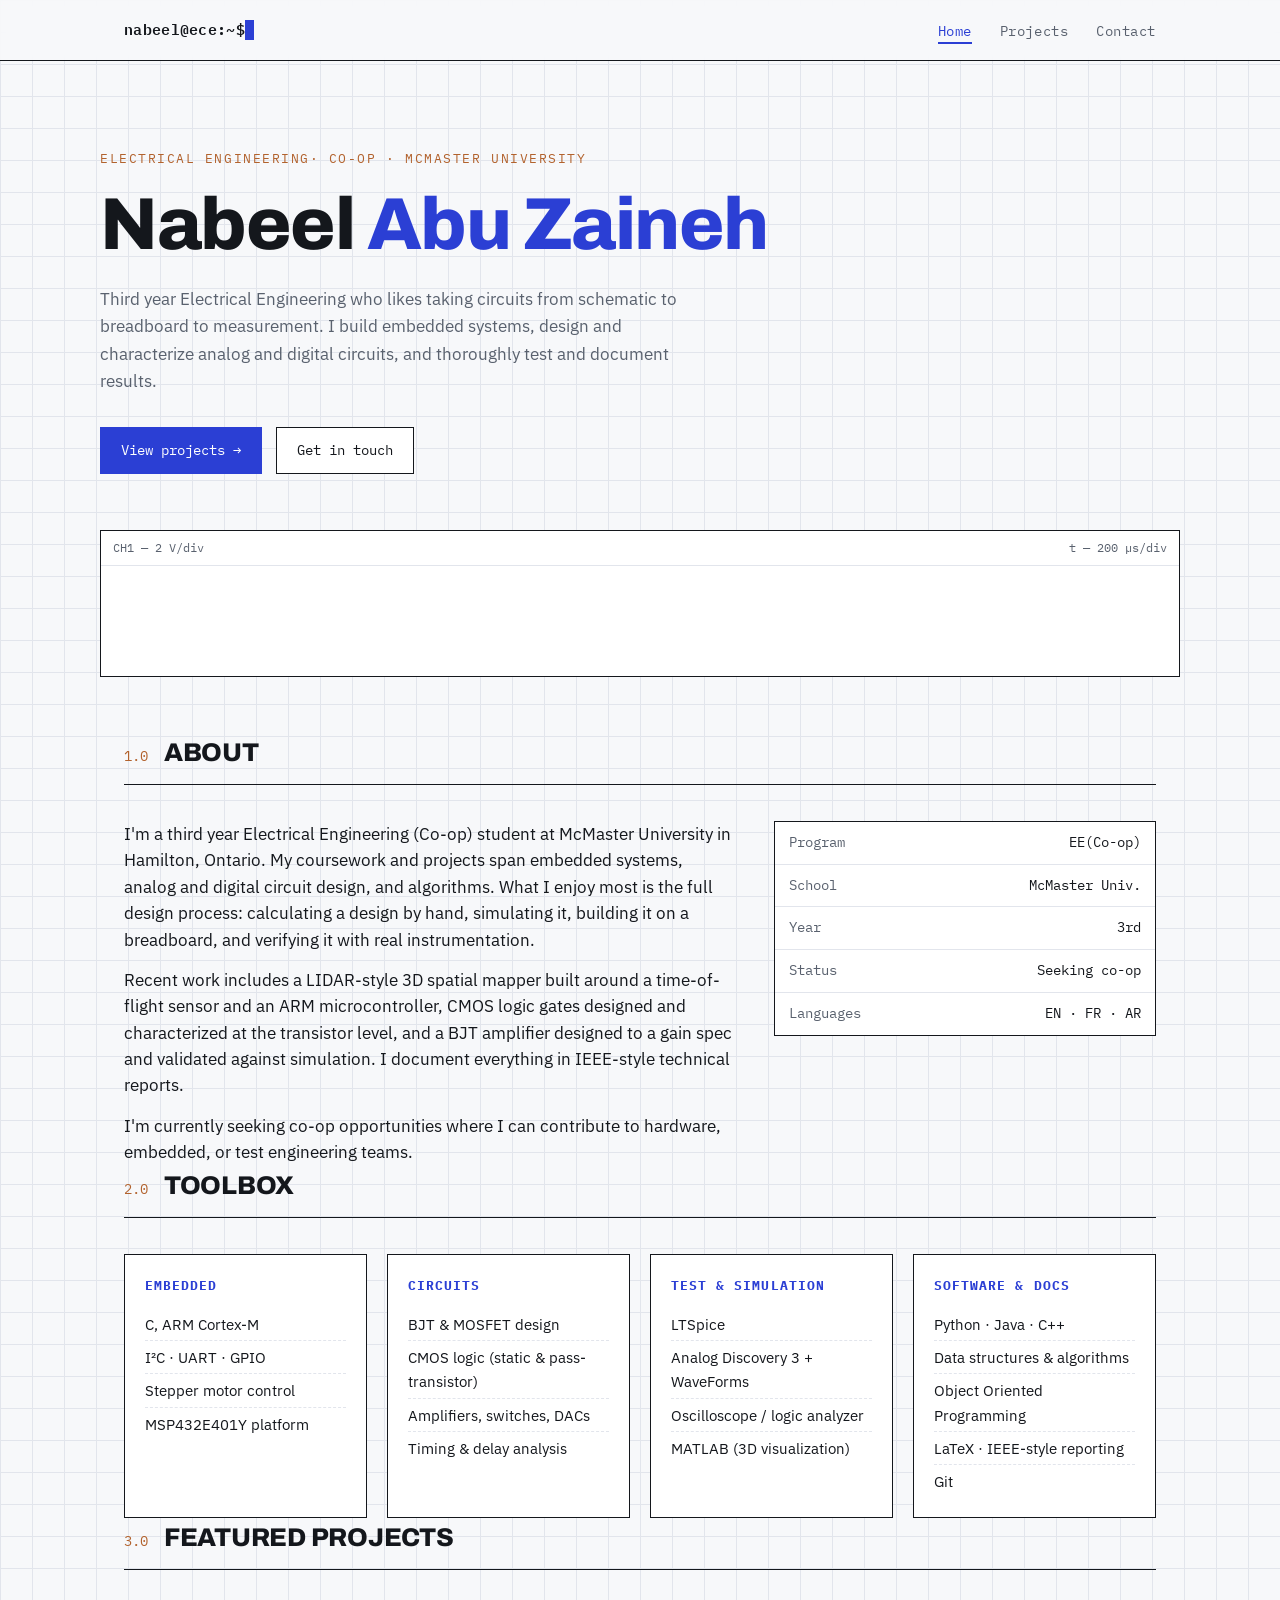
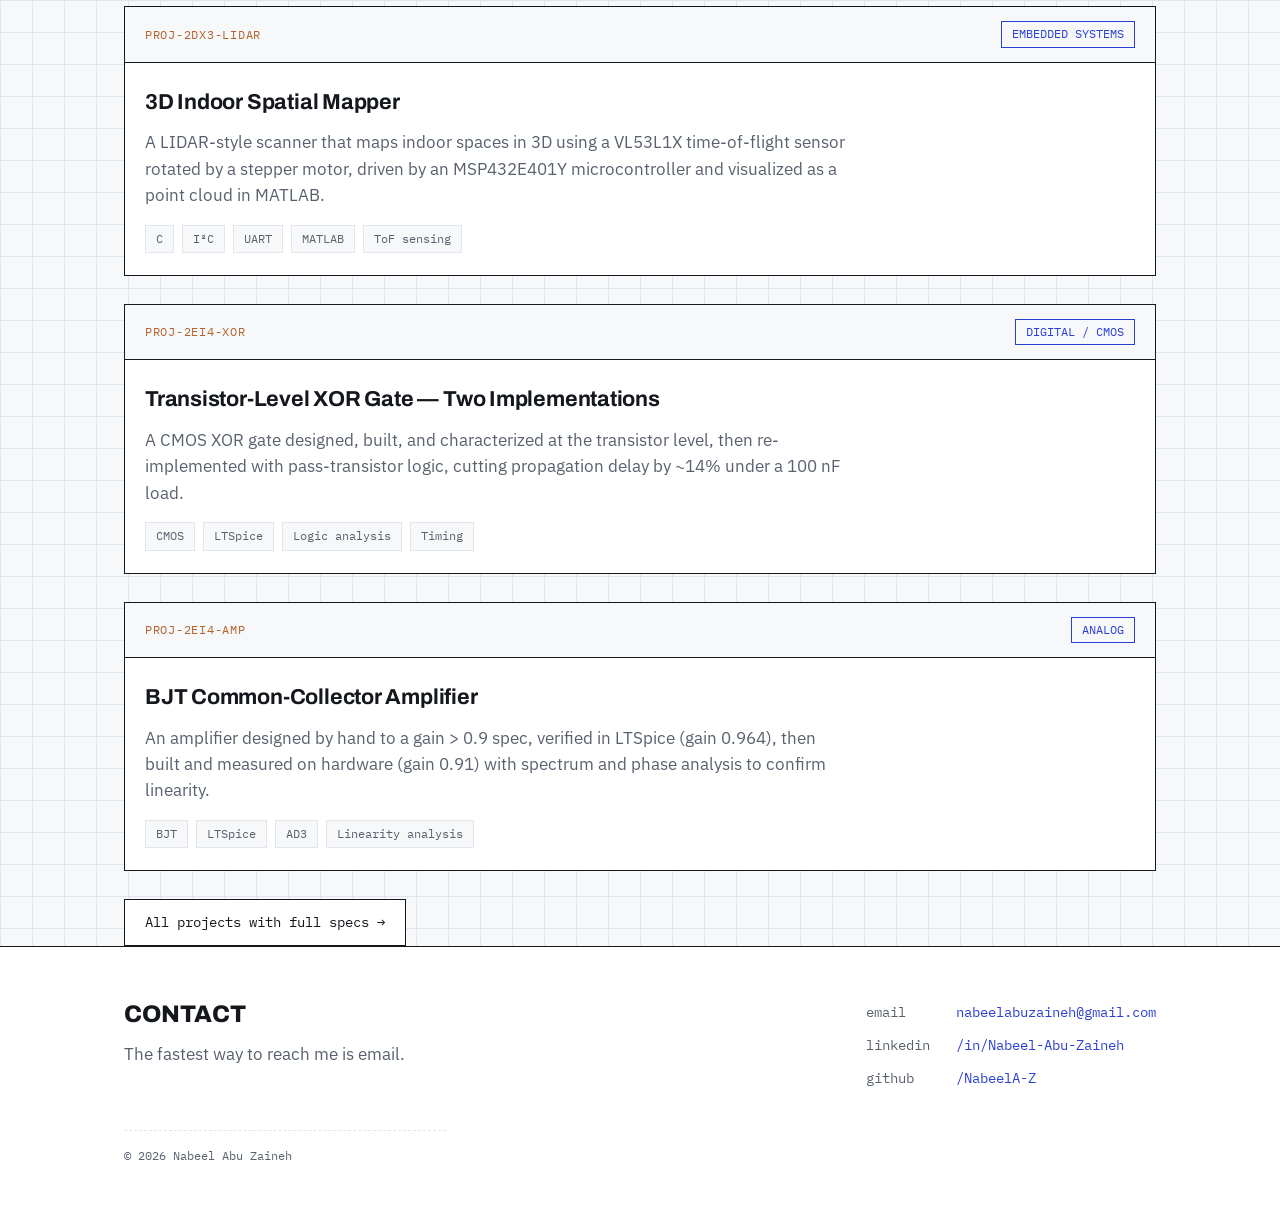
==== commit ae3352d0: "Remove co-op availability line from contact footers Co-Authored-By: Claude Opus 5 <noreply@anthropic" ====
--- a/index.html
+++ b/index.html
@@ -207,7 +207,7 @@
     <div class="foot-grid">
       <div>
         <h2>Contact</h2>
-        <p>Open to co-op roles in hardware, embedded, or test engineering. The fastest way to reach me is email.</p>
+        <p>The fastest way to reach me is email.</p>
       </div>
       <ul class="contact-list">
         <li><span class="label">email</span><a href="mailto:nabeelabuzaineh@gmail.com">nabeelabuzaineh@gmail.com</a></li>
--- a/style.css
+++ b/style.css
@@ -270,6 +270,7 @@
   border: 1px solid var(--grid);
   padding: 7px 10px;
   text-align: left;
+  background: var(--card);
 }
 .specs th { background: var(--paper); font-weight: 600; }
 
@@ -359,6 +360,7 @@
 .detail-body li { margin-bottom: 6px; }
 .detail-body .specs { margin: 18px 0 22px; }
 
+/* Dashed stand-in for a figure not yet added — <div class="fig-slot"> */
 .fig-slot {
   border: 1.5px dashed var(--muted);
   background: var(--card);
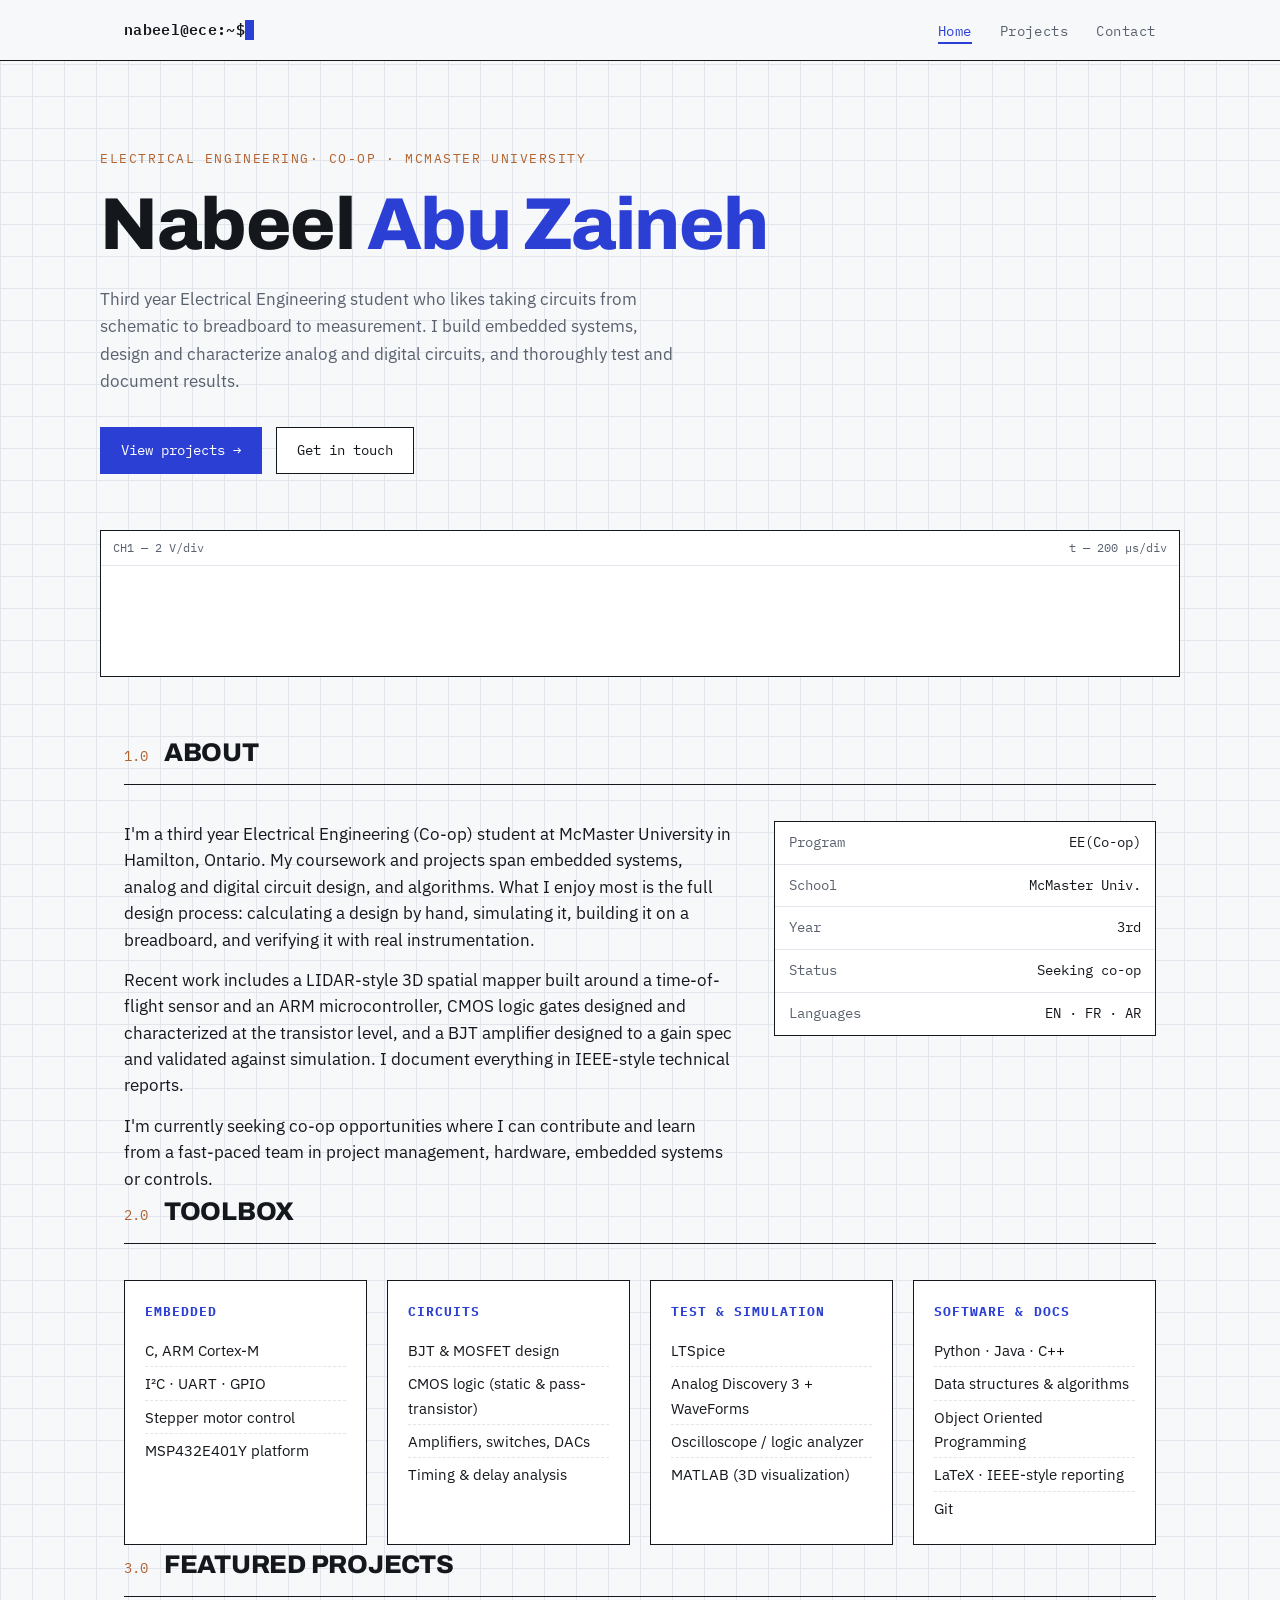
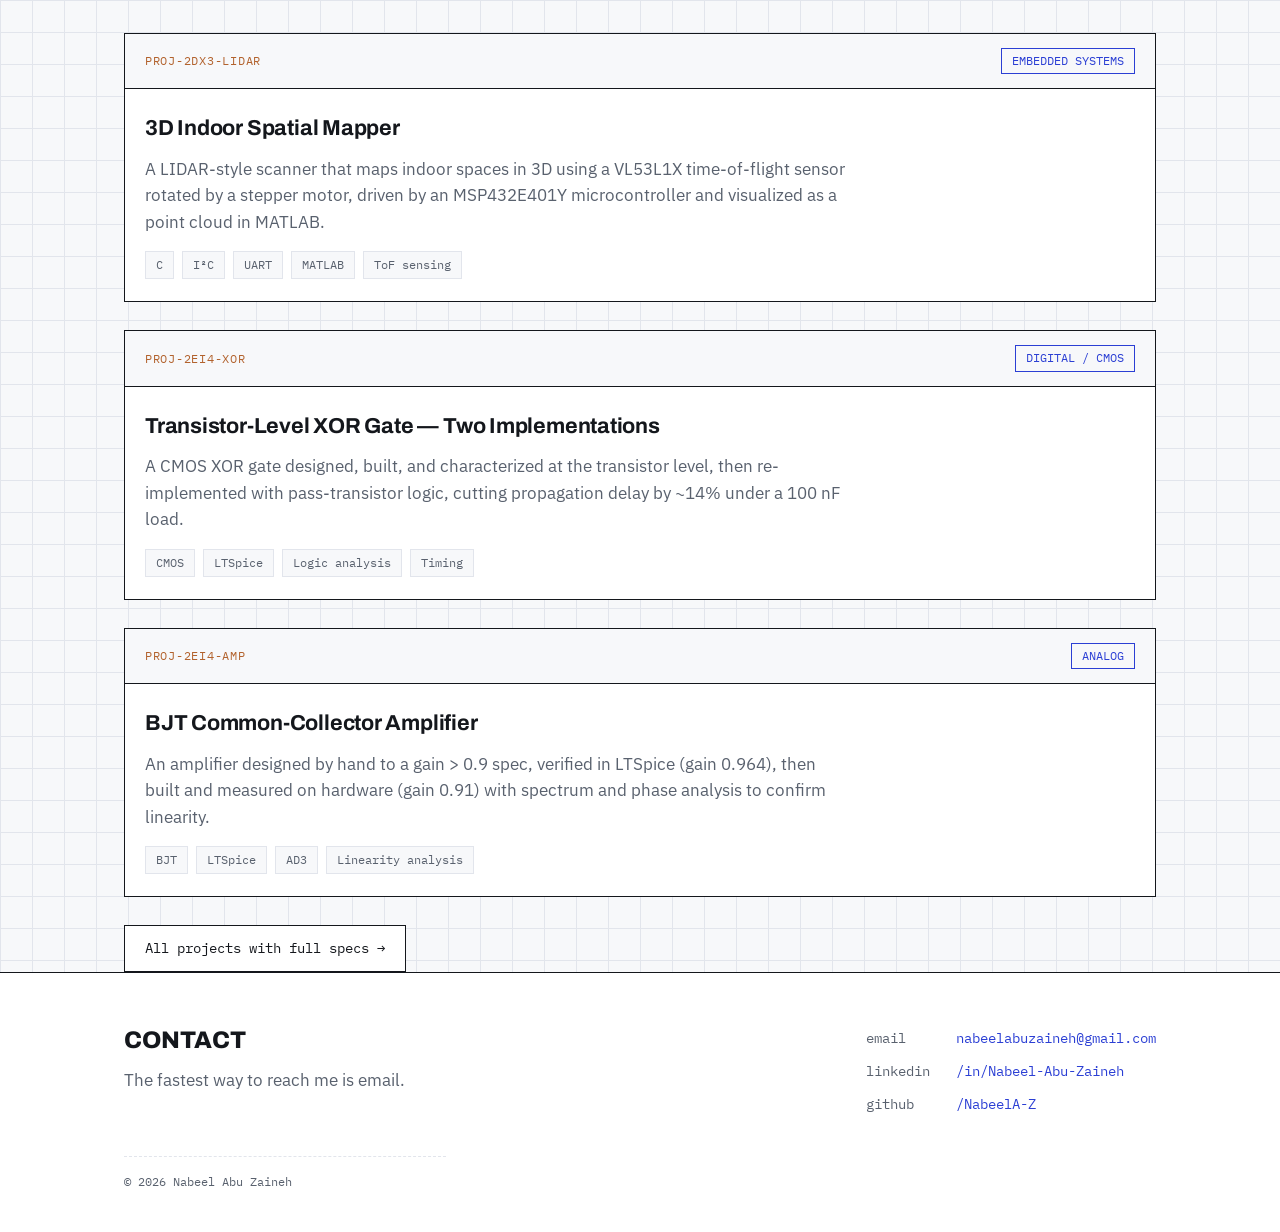
==== commit ab2ed468: "updated some stuff/grammar fixes" ====
--- a/index.html
+++ b/index.html
@@ -31,7 +31,7 @@
     <p class="eyebrow">Electrical Engineering· Co-op · McMaster University</p>
     <h1>Nabeel <span class="accent">Abu Zaineh</span></h1>
     <p class="tagline">
-      Third year Electrical Engineering who likes taking circuits from schematic to breadboard to
+      Third year Electrical Engineering student who likes taking circuits from schematic to breadboard to
       measurement. I build embedded systems, design and characterize analog and digital
       circuits, and thoroughly test and document results.
     </p>
@@ -74,8 +74,7 @@
           against simulation. I document everything in IEEE-style technical reports.
         </p>
         <p>
-          I'm currently seeking co-op opportunities where I can contribute to hardware,
-          embedded, or test engineering teams.
+          I'm currently seeking co-op opportunities where I can contribute and learn from a fast-paced team in project management, hardware, embedded systems or controls.
         </p>
       </div>
       <dl class="factsheet" aria-label="Quick facts">
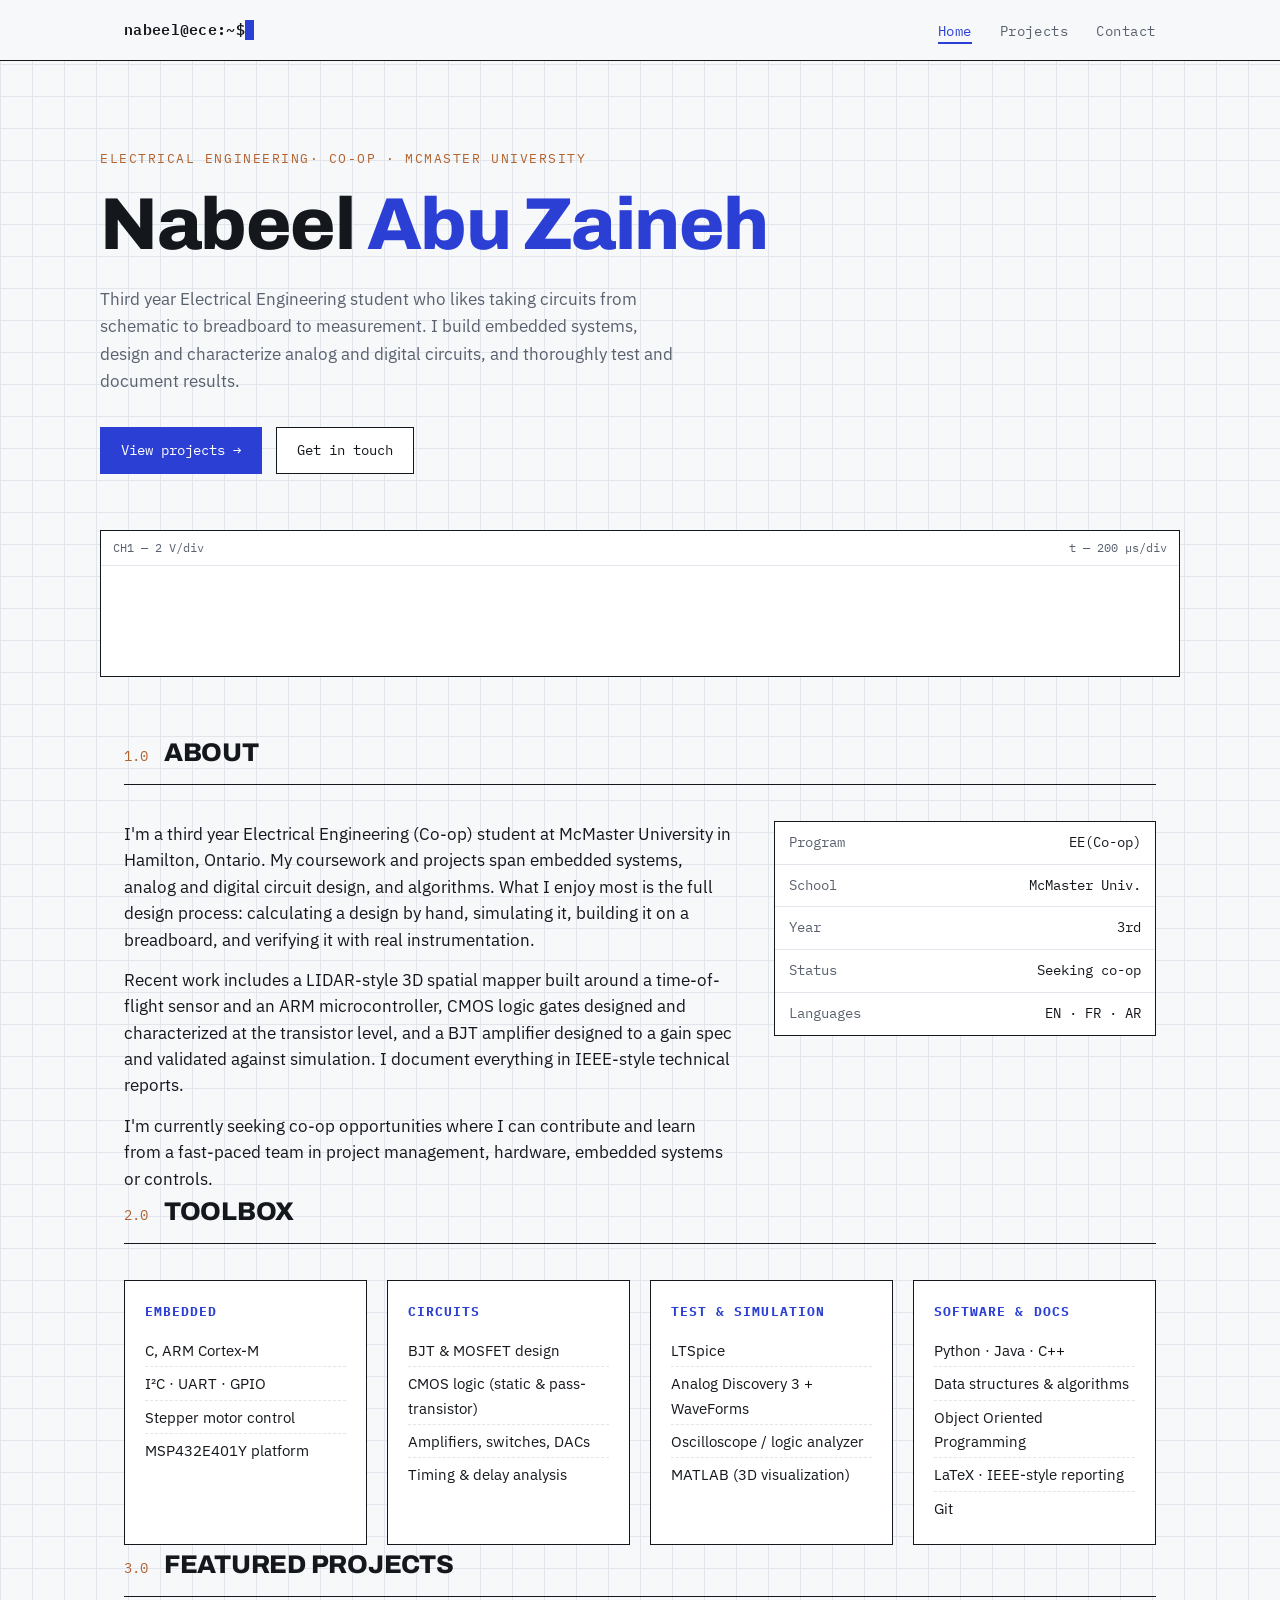
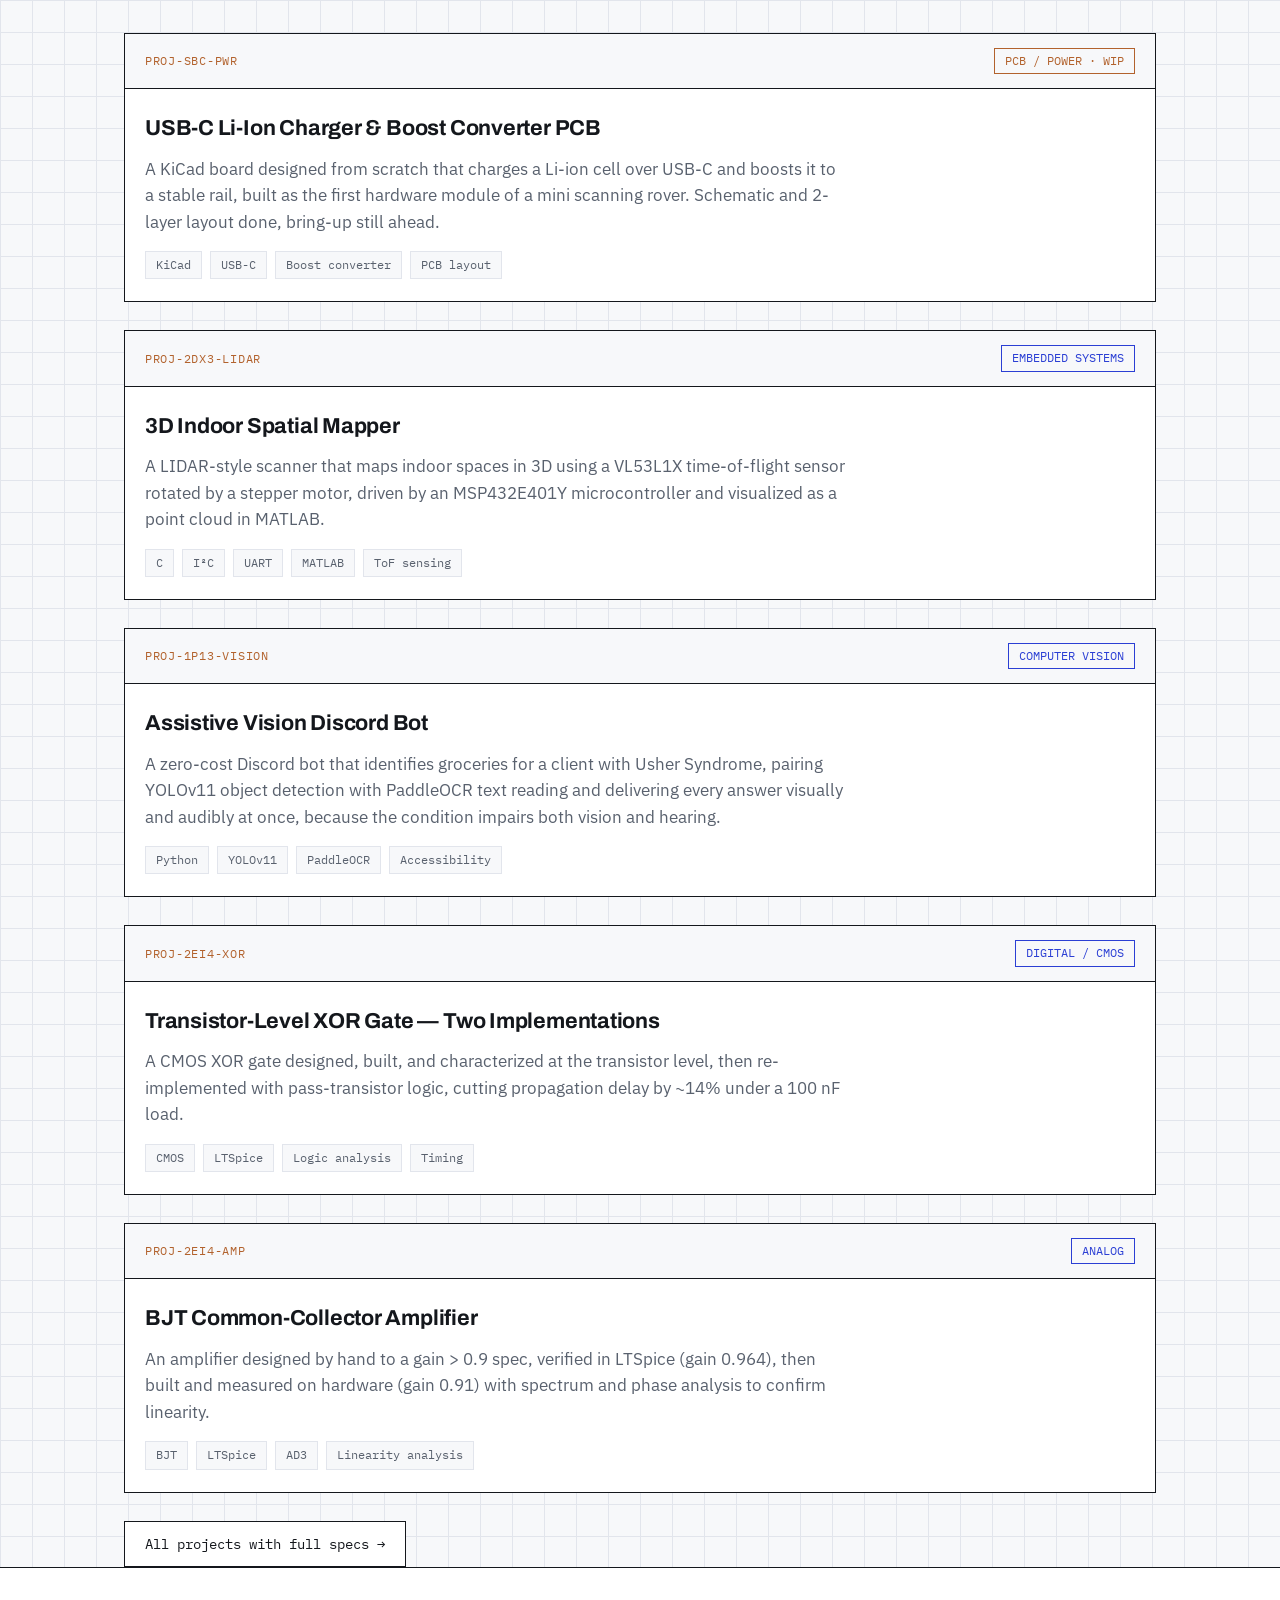
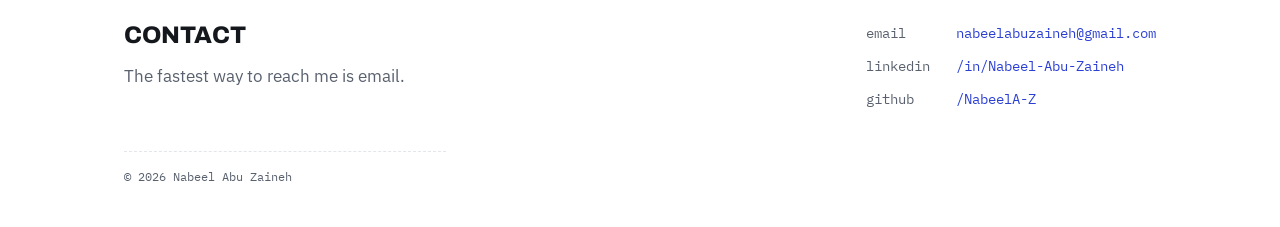
==== commit fdb831a0: "Add USB-C charger PCB and assistive vision bot project pages charger.html: USB-C Li-ion charger / bo" ====
--- a/index.html
+++ b/index.html
@@ -138,6 +138,25 @@
 
       <article class="proj">
         <div class="proj-head">
+          <span class="part-no">PROJ-SBC-PWR</span>
+          <span class="status wip">PCB / POWER · WIP</span>
+        </div>
+        <div class="proj-body">
+          <h3><a href="charger.html">USB-C Li-Ion Charger &amp; Boost Converter PCB</a></h3>
+          <p>
+            A KiCad board designed from scratch that charges a Li-ion cell over USB-C and
+            boosts it to a stable rail, built as the first hardware module of a mini
+            scanning rover. Schematic and 2-layer layout done, bring-up still ahead.
+          </p>
+          <div class="tags">
+            <span class="tag">KiCad</span><span class="tag">USB-C</span>
+            <span class="tag">Boost converter</span><span class="tag">PCB layout</span>
+          </div>
+        </div>
+      </article>
+
+      <article class="proj">
+        <div class="proj-head">
           <span class="part-no">PROJ-2DX3-LIDAR</span>
           <span class="status">EMBEDDED SYSTEMS</span>
         </div>
@@ -151,6 +170,26 @@
           <div class="tags">
             <span class="tag">C</span><span class="tag">I²C</span><span class="tag">UART</span>
             <span class="tag">MATLAB</span><span class="tag">ToF sensing</span>
+          </div>
+        </div>
+      </article>
+
+      <article class="proj">
+        <div class="proj-head">
+          <span class="part-no">PROJ-1P13-VISION</span>
+          <span class="status">COMPUTER VISION</span>
+        </div>
+        <div class="proj-body">
+          <h3><a href="vision.html">Assistive Vision Discord Bot</a></h3>
+          <p>
+            A zero-cost Discord bot that identifies groceries for a client with Usher
+            Syndrome, pairing YOLOv11 object detection with PaddleOCR text reading and
+            delivering every answer visually and audibly at once, because the condition
+            impairs both vision and hearing.
+          </p>
+          <div class="tags">
+            <span class="tag">Python</span><span class="tag">YOLOv11</span>
+            <span class="tag">PaddleOCR</span><span class="tag">Accessibility</span>
           </div>
         </div>
       </article>
--- a/style.css
+++ b/style.css
@@ -407,3 +407,49 @@
   display: inline-block; margin-top: 16px;
   font-family: var(--mono); font-size: 0.85rem;
 }
+
+/* ---------- Work-in-progress banner (project detail pages) ---------- */
+.wip-banner {
+  margin-top: 20px;
+  max-width: 780px;
+  border: 1.5px solid var(--copper);
+  border-left: 5px solid var(--copper);
+  background: var(--card);
+  padding: 12px 16px;
+  font-family: var(--mono);
+  font-size: 0.82rem;
+  line-height: 1.6;
+  color: var(--muted);
+}
+.wip-banner strong {
+  color: var(--copper);
+  text-transform: uppercase;
+  letter-spacing: 0.08em;
+}
+
+/* Inline part numbers / footprint names */
+.detail-body code {
+  font-family: var(--mono);
+  font-size: 0.82em;
+  background: var(--paper);
+  border: 1px solid var(--grid);
+  padding: 1px 5px;
+  word-break: break-all;
+}
+
+/* WIP variant of the project-card status chip */
+.proj-head .status.wip {
+  border-color: var(--copper);
+  color: var(--copper);
+}
+
+/* Sub-headings inside a project detail section */
+.detail-body h3.sub {
+  font-family: var(--display);
+  font-weight: 700;
+  font-size: 1.02rem;
+  letter-spacing: -0.01em;
+  margin: 26px 0 10px;
+  padding-left: 12px;
+  border-left: 3px solid var(--blue);
+}
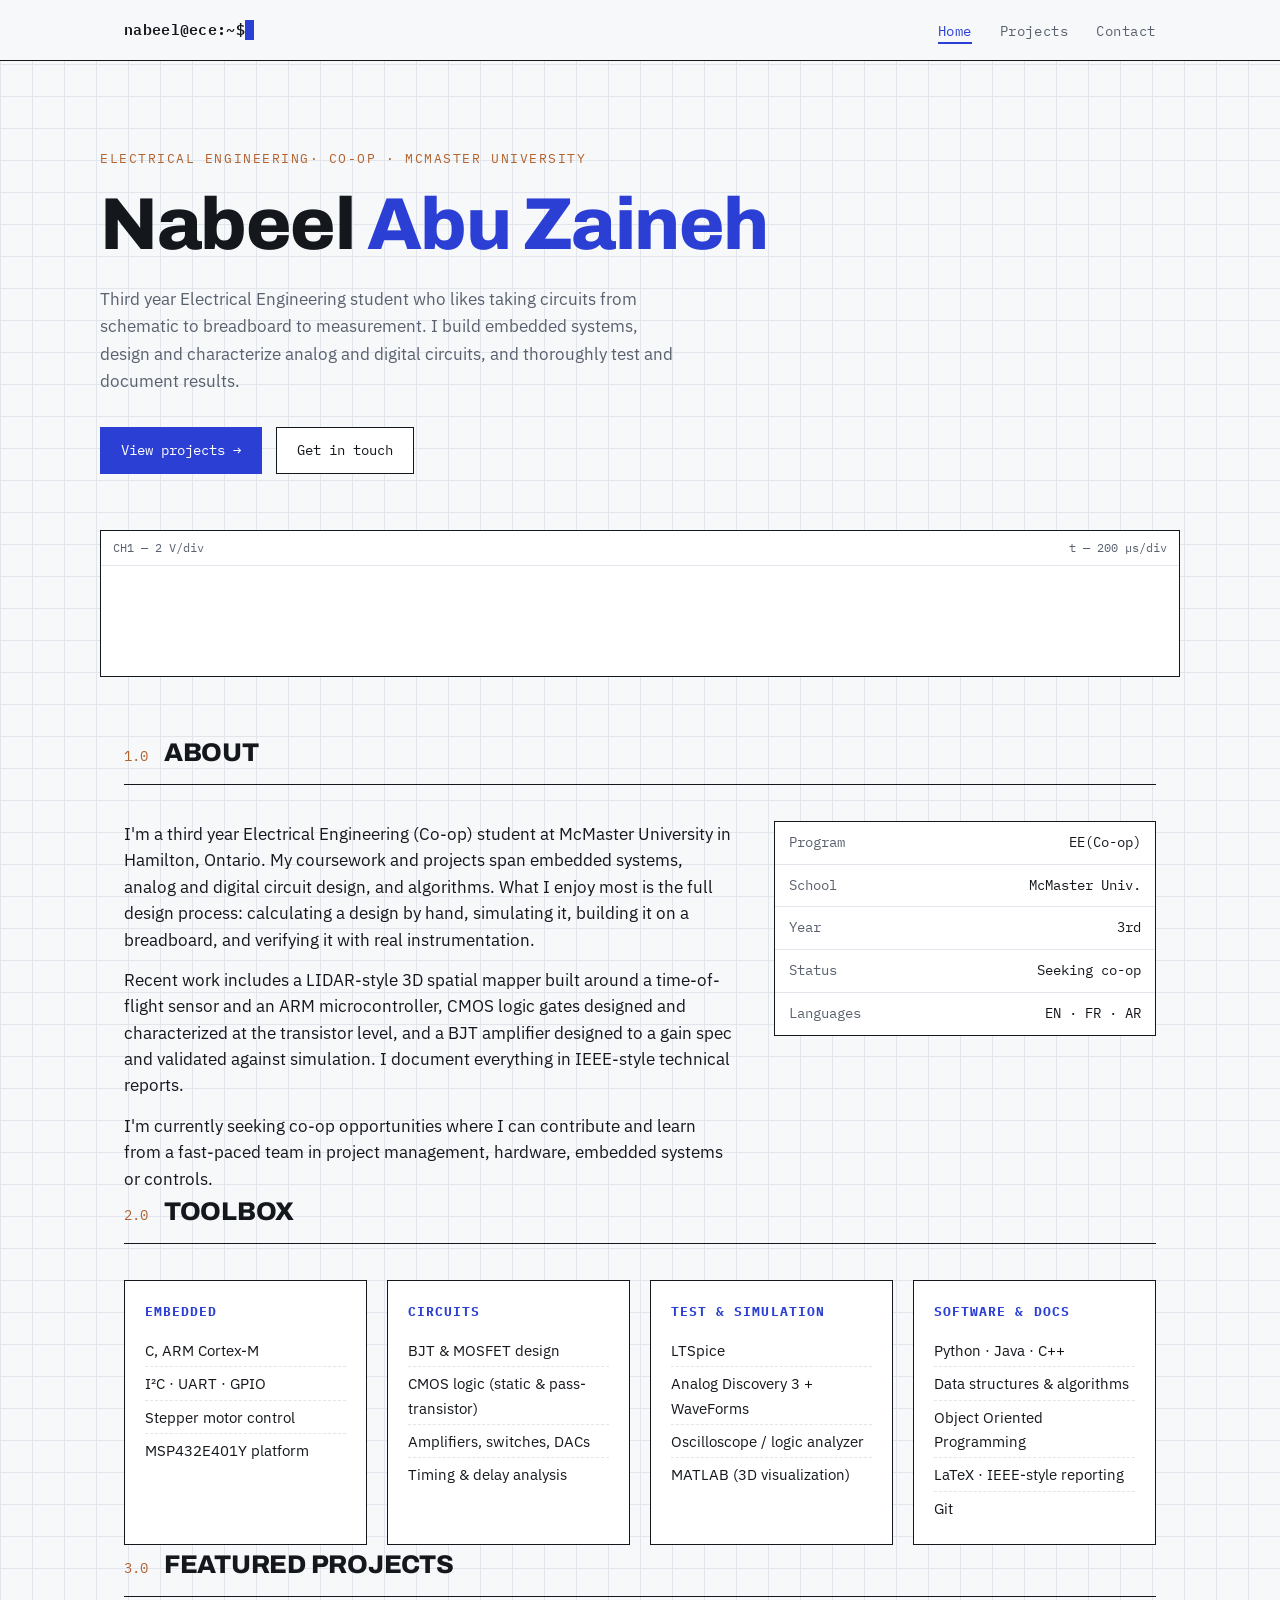
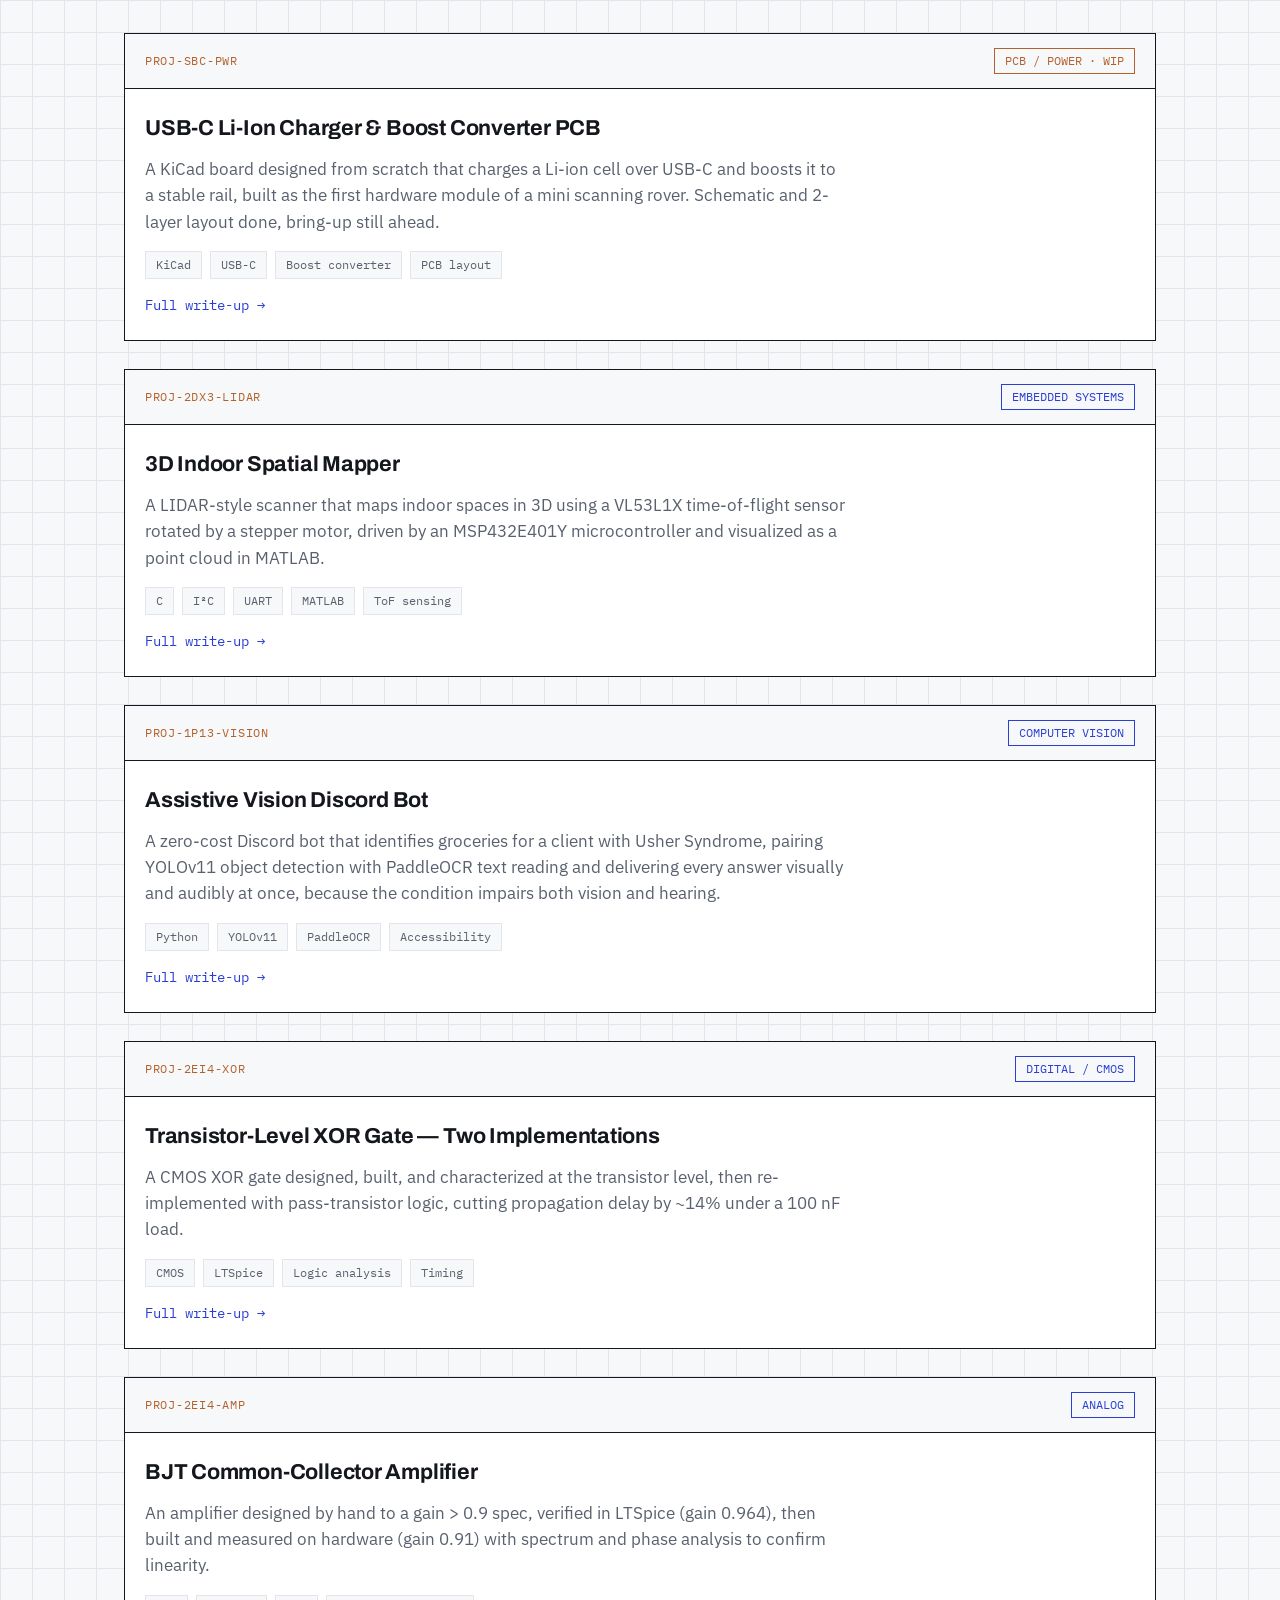
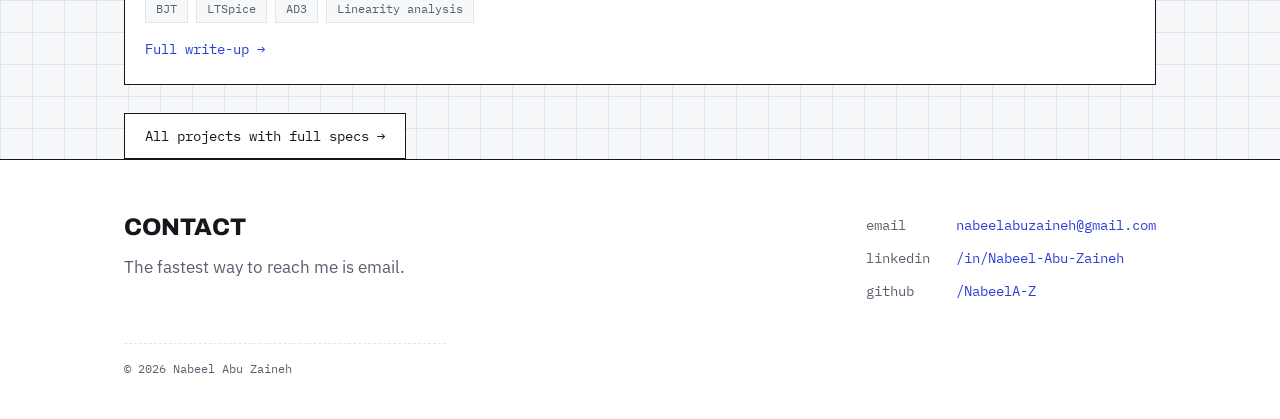
==== commit a917d39a: "Add explicit write-up links to featured project cards Co-Authored-By: Claude Sonnet 5 <noreply@anthr" ====
--- a/index.html
+++ b/index.html
@@ -152,6 +152,7 @@
             <span class="tag">KiCad</span><span class="tag">USB-C</span>
             <span class="tag">Boost converter</span><span class="tag">PCB layout</span>
           </div>
+          <a class="readmore" href="charger.html">Full write-up →</a>
         </div>
       </article>
 
@@ -171,6 +172,7 @@
             <span class="tag">C</span><span class="tag">I²C</span><span class="tag">UART</span>
             <span class="tag">MATLAB</span><span class="tag">ToF sensing</span>
           </div>
+          <a class="readmore" href="lidar.html">Full write-up →</a>
         </div>
       </article>
 
@@ -191,6 +193,7 @@
             <span class="tag">Python</span><span class="tag">YOLOv11</span>
             <span class="tag">PaddleOCR</span><span class="tag">Accessibility</span>
           </div>
+          <a class="readmore" href="vision.html">Full write-up →</a>
         </div>
       </article>
 
@@ -210,6 +213,7 @@
             <span class="tag">CMOS</span><span class="tag">LTSpice</span>
             <span class="tag">Logic analysis</span><span class="tag">Timing</span>
           </div>
+          <a class="readmore" href="xor.html">Full write-up →</a>
         </div>
       </article>
 
@@ -229,6 +233,7 @@
             <span class="tag">BJT</span><span class="tag">LTSpice</span>
             <span class="tag">AD3</span><span class="tag">Linearity analysis</span>
           </div>
+          <a class="readmore" href="amplifier.html">Full write-up →</a>
         </div>
       </article>
 
--- a/style.css
+++ b/style.css
@@ -374,7 +374,8 @@
 .fig-slot strong { color: var(--copper); display: block; margin-bottom: 4px; }
 
 figure.site-fig { margin: 20px 0 24px; border: 1.5px solid var(--ink); background: var(--card); }
-figure.site-fig img { display: block; width: 100%; height: auto; }
+figure.site-fig img,
+figure.site-fig video { display: block; width: 100%; height: auto; background: #000; }
 figure.site-fig figcaption {
   font-family: var(--mono); font-size: 0.78rem;
   color: var(--muted); padding: 8px 12px;
